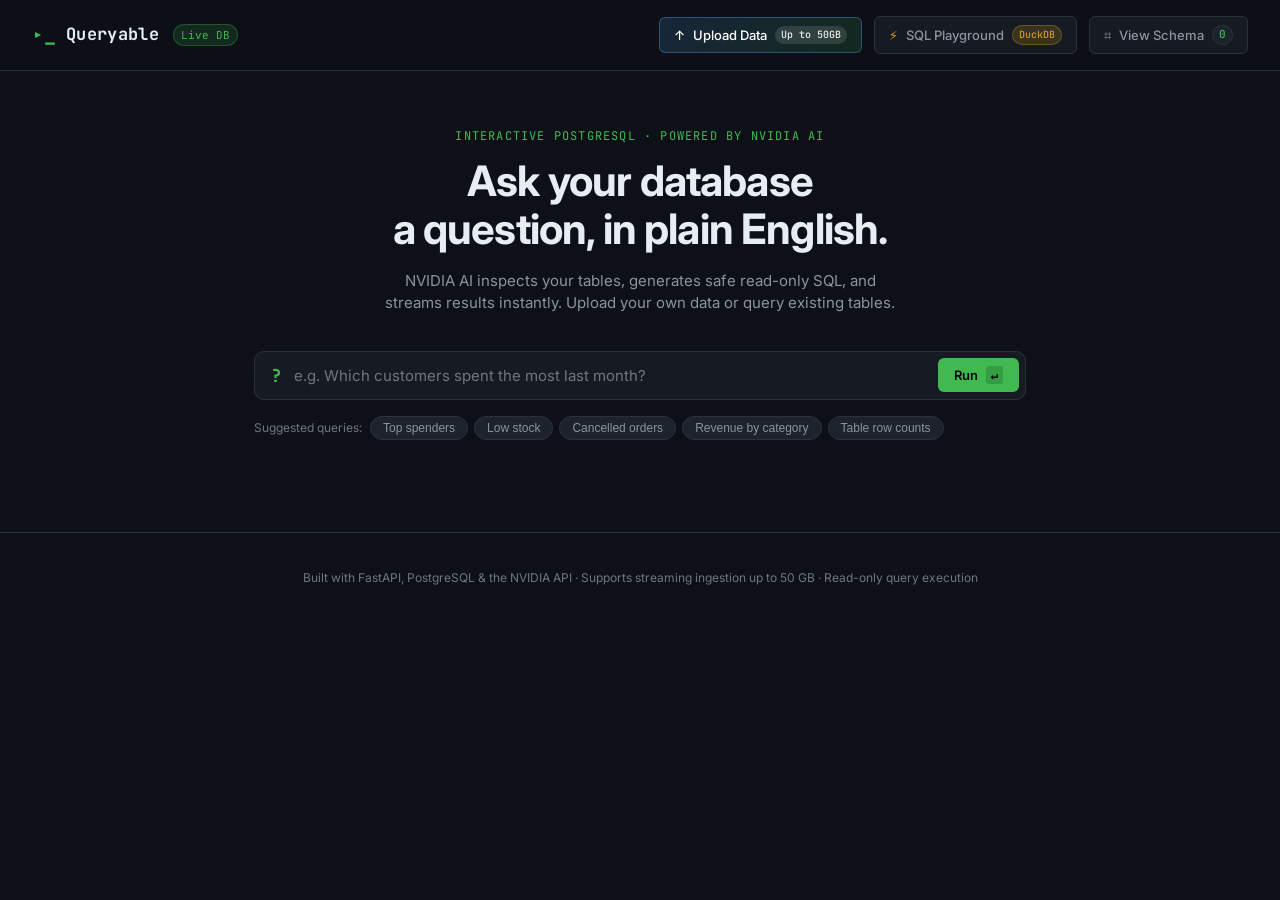
==== frontend/index.html @ 6e4b9b6c "first commit" ====
<!DOCTYPE html>
<html lang="en">
<head>
<meta charset="UTF-8">
<meta name="viewport" content="width=device-width, initial-scale=1.0">
<title>Queryable — Ask your database anything</title>
<link rel="preconnect" href="https://fonts.googleapis.com">
<link rel="preconnect" href="https://fonts.gstatic.com" crossorigin>
<link href="https://fonts.googleapis.com/css2?family=JetBrains+Mono:ital,wght@0,400;0,500;0,600;0,700;1,400&family=Inter:wght@400;500;600;700&display=swap" rel="stylesheet">
<link rel="stylesheet" href="styles.css?v=3">
</head>
<body>

<div class="scanline-overlay" aria-hidden="true"></div>

<!-- App Header -->
<header class="app-header">
  <div class="brand">
    <span class="brand-mark">▸_</span>
    <span class="brand-name">Queryable</span>
    <span class="brand-badge" id="dbStatusBadge">Live DB</span>
  </div>
  <div class="header-actions">
    <button class="action-btn upload-btn" id="uploadToggle" aria-haspopup="dialog">
      <span class="btn-icon">↑</span> Upload Data <span class="badge-pill">Up to 50GB</span>
    </button>
    <a href="playground.html" class="action-btn playground-btn" id="playgroundLink">
      <span class="btn-icon" style="color:var(--warning);">⚡</span>
      <span>SQL Playground</span>
      <span class="badge-pill duckdb-pill">DuckDB</span>
    </a>
    <button class="action-btn schema-toggle" id="schemaToggle" aria-expanded="false" aria-controls="schemaPanel">
      <span class="btn-icon">⌗</span> View Schema <span class="table-count-badge" id="tableCountBadge">0</span>
    </button>
  </div>
</header>

<!-- Backdrop Overlay for Drawer & Modal -->
<div class="backdrop-overlay" id="backdropOverlay" hidden></div>

<!-- Schema & Table Management Drawer -->
<aside class="schema-panel" id="schemaPanel" hidden aria-label="Database Schema and Tables">
  <div class="panel-header">
    <div class="panel-title-wrap">
      <h2 class="panel-title">Database Schema</h2>
      <span class="panel-subtitle" id="panelSubtitle">Live Introspected Schema</span>
    </div>
    <button class="close-icon-btn" id="schemaCloseBtn" aria-label="Close schema panel" title="Close (Esc)">✕</button>
  </div>

  <div class="panel-tabs">
    <button class="panel-tab active" id="tabTablesBtn" type="button">Tables &amp; Data</button>
    <button class="panel-tab" id="tabRawSchemaBtn" type="button">AI Prompt Schema</button>
  </div>

  <div class="panel-body">
    <!-- Tab 1: Tables List & Quick Inspection -->
    <div class="tab-pane active" id="paneTables">
      <div class="tables-toolbar">
        <span class="tables-count-text" id="tablesCountText">Loading tables…</span>
        <button class="refresh-mini-btn" id="refreshTablesBtn" title="Refresh tables">↻ Refresh</button>
      </div>
      <div class="tables-list" id="tablesList">
        <!-- Dynamically injected table cards -->
      </div>
    </div>

    <!-- Tab 2: Raw Schema string -->
    <div class="tab-pane" id="paneRawSchema">
      <div class="schema-copy-bar">
        <span>Format provided to NVIDIA AI:</span>
        <button class="copy-btn" id="copySchemaBtn" type="button">Copy</button>
      </div>
      <pre id="schemaContent" class="schema-content">Loading schema…</pre>
    </div>
  </div>
</aside>

<!-- Data Upload Modal (Supports up to 50GB files: Parquet, CSV, SQL, JSON, Excel, SQLite) -->
<div class="modal-dialog" id="uploadModal" hidden role="dialog" aria-modal="true" aria-labelledby="modalTitle">
  <div class="modal-card">
    <div class="modal-header">
      <div>
        <h2 class="modal-title" id="modalTitle">Upload &amp; Ingest Dataset</h2>
        <p class="modal-subtitle">Direct streaming ingestion into PostgreSQL. Maximum file limit: <strong>50 GB</strong>.</p>
      </div>
      <button class="close-icon-btn" id="uploadCloseBtn" aria-label="Close modal" title="Close (Esc)">✕</button>
    </div>

    <div class="format-badges">
      <span class="format-pill">CSV / TSV</span>
      <span class="format-pill highlight">Parquet</span>
      <span class="format-pill">SQL Dump</span>
      <span class="format-pill">JSON / JSONL</span>
      <span class="format-pill">Excel (.xlsx)</span>
      <span class="format-pill">SQLite (.db)</span>
    </div>

    <form id="uploadForm" class="upload-form">
      <div class="dropzone" id="dropzone">
        <input type="file" id="fileInput" name="file" class="file-input" accept=".csv,.tsv,.txt,.parquet,.sql,.json,.jsonl,.ndjson,.xlsx,.xls,.sqlite,.sqlite3,.db" required>
        <div class="dropzone-content">
          <div class="dropzone-icon">⇪</div>
          <p class="dropzone-main-text">Drag &amp; drop your database file here, or <span class="browse-link">browse</span></p>
          <p class="dropzone-sub-text">Supported: .parquet, .csv, .sql, .json, .xlsx, .sqlite (up to 50GB)</p>
          <div class="selected-file-info" id="selectedFileInfo" hidden>
            <span class="file-icon">📄</span>
            <span class="file-name" id="selectedFileName">dataset.parquet</span>
            <span class="file-size" id="selectedFileSize">(0 MB)</span>
          </div>
        </div>
      </div>

      <div class="form-row">
        <label for="customTableName">Target Table Name (Optional):</label>
        <input type="text" id="customTableName" name="table_name" placeholder="Auto-generated from filename (e.g. sales_2024)" pattern="[a-zA-Z_][a-zA-Z0-9_]*" title="Must start with a letter or underscore and contain only alphanumeric characters">
      </div>

      <!-- Upload / Ingestion Progress Status -->
      <div class="upload-progress-box" id="uploadProgressBox" hidden>
        <div class="progress-info">
          <span class="progress-label" id="progressStatusLabel">Uploading file…</span>
          <span class="progress-percent" id="progressPercent">0%</span>
        </div>
        <div class="progress-bar-track">
          <div class="progress-bar-fill" id="progressBarFill"></div>
        </div>
        <div class="progress-detail" id="progressDetail">Streaming data chunks to server…</div>
      </div>

      <div class="modal-footer">
        <button type="button" class="btn-cancel" id="cancelUploadBtn">Cancel</button>
        <button type="submit" class="btn-submit" id="submitUploadBtn">
          <span>Start Ingestion</span> →
        </button>
      </div>
    </form>
  </div>
</div>

<!-- Main Application Layout -->
<main class="app-main">
  <section class="hero" id="hero">
    <p class="hero-eyebrow">Interactive PostgreSQL · Powered by NVIDIA AI</p>
    <h1 class="hero-title">Ask your database<br>a question, in plain English.</h1>
    <p class="hero-sub">NVIDIA AI inspects your tables, generates safe read-only SQL, and streams results instantly. Upload your own data or query existing tables.</p>
  </section>

  <section class="query-console">
    <form id="queryForm" class="query-form">
      <label for="questionInput" class="visually-hidden">Your question</label>
      <div class="input-row">
        <span class="input-prefix" aria-hidden="true">?</span>
        <input
          type="text"
          id="questionInput"
          name="question"
          placeholder="e.g. Which customers spent the most last month?"
          autocomplete="off"
          maxlength="500"
          required
        >
        <button type="submit" class="run-btn" id="runBtn">
          <span class="run-btn-label">Run</span>
          <span class="run-btn-key">↵</span>
        </button>
      </div>
    </form>

    <div class="example-chips-wrap">
      <span class="chips-label">Suggested queries:</span>
      <div class="example-chips" id="exampleChips">
        <button class="chip" type="button" data-question="Show me the top 5 customers by total spend">Top spenders</button>
        <button class="chip" type="button" data-question="Which products are low on stock, under 30 units?">Low stock</button>
        <button class="chip" type="button" data-question="How many orders were cancelled?">Cancelled orders</button>
        <button class="chip" type="button" data-question="What is the total revenue by product category?">Revenue by category</button>
        <button class="chip" type="button" data-question="List all available tables and their total row counts">Table row counts</button>
      </div>
    </div>
  </section>

  <section class="results-area" id="resultsArea" aria-live="polite">
    <!-- Populated dynamically: loading / error / sql-receipt + results table -->
  </section>
</main>

<footer class="app-footer">
  <p>Built with FastAPI, PostgreSQL &amp; the NVIDIA API · Supports streaming ingestion up to 50 GB · Read-only query execution</p>
</footer>

<script src="app.js"></script>
</body>
</html>
---- frontend/styles.css ----
/* =========================================================
   Design tokens & Variables
   ========================================================= */
:root {
  --bg: #0D1117;
  --panel: #161B22;
  --panel-raised: #1C232D;
  --panel-subtle: #212833;
  --border: #2A313C;
  --border-focus: #58A6FF;
  --text: #E6EDF3;
  --text-muted: #8B949E;
  --text-dim: #6E7681;
  --accent: #3FB950;
  --accent-dim: #2EA043;
  --accent-glow: rgba(63, 185, 80, 0.18);
  --accent-blue: #58A6FF;
  --accent-blue-glow: rgba(88, 166, 255, 0.18);
  --error: #F85149;
  --error-glow: rgba(248, 81, 73, 0.15);
  --warning: #D29922;

  --font-mono: 'JetBrains Mono', ui-monospace, monospace;
  --font-ui: 'Inter', system-ui, sans-serif;

  --radius-sm: 4px;
  --radius: 6px;
  --radius-lg: 10px;
  --radius-xl: 14px;
  
  --shadow-popup: 0 20px 40px rgba(0, 0, 0, 0.5), 0 0 0 1px var(--border);
}

* { box-sizing: border-box; }

[hidden], .schema-panel[hidden], .modal-dialog[hidden], .backdrop-overlay[hidden], .selected-file-info[hidden], .upload-progress-box[hidden] {
  display: none !important;
}

html { color-scheme: dark; }

body {
  margin: 0;
  min-height: 100vh;
  background: var(--bg);
  color: var(--text);
  font-family: var(--font-ui);
  line-height: 1.5;
  -webkit-font-smoothing: antialiased;
  position: relative;
  overflow-x: hidden;
}

.visually-hidden {
  position: absolute;
  width: 1px; height: 1px;
  overflow: hidden;
  clip: rect(0 0 0 0);
  white-space: nowrap;
}

/* CRT-style subtle scanline texture */
.scanline-overlay {
  position: fixed;
  inset: 0;
  pointer-events: none;
  z-index: 1;
  background: repeating-linear-gradient(
    to bottom,
    rgba(255,255,255,0.012) 0px,
    rgba(255,255,255,0.012) 1px,
    transparent 1px,
    transparent 3px
  );
  opacity: 0.5;
}

@media (prefers-reduced-motion: reduce) {
  * { animation-duration: 0.01ms !important; animation-iteration-count: 1 !important; transition-duration: 0.01ms !important; }
}

/* =========================================================
   App Header
   ========================================================= */
.app-header {
  display: flex;
  align-items: center;
  justify-content: space-between;
  padding: 16px 32px;
  border-bottom: 1px solid var(--border);
  background: rgba(13, 17, 23, 0.85);
  backdrop-filter: blur(10px);
  position: sticky;
  top: 0;
  z-index: 20;
}

.brand { 
  display: flex; 
  align-items: center; 
  gap: 10px; 
}

.brand-mark {
  font-family: var(--font-mono);
  color: var(--accent);
  font-weight: 700;
  font-size: 20px;
}

.brand-name {
  font-family: var(--font-mono);
  font-weight: 700;
  font-size: 17px;
  letter-spacing: 0.02em;
}

.brand-badge {
  font-family: var(--font-mono);
  font-size: 11px;
  background: rgba(63, 185, 80, 0.15);
  color: var(--accent);
  border: 1px solid rgba(63, 185, 80, 0.3);
  padding: 2px 7px;
  border-radius: 20px;
  margin-left: 4px;
}

.header-actions {
  display: flex;
  align-items: center;
  gap: 12px;
}

.action-btn,
a.action-btn {
  font-family: var(--font-ui);
  font-size: 13px;
  font-weight: 500;
  border-radius: var(--radius);
  padding: 8px 14px;
  cursor: pointer;
  display: inline-flex;
  align-items: center;
  gap: 8px;
  text-decoration: none !important;
  line-height: 1.4;
  outline: none;
  transition: all 0.15s ease;
  box-sizing: border-box;
}

a.action-btn:link,
a.action-btn:visited,
a.action-btn:active,
a.action-btn:hover {
  text-decoration: none !important;
}

.upload-btn {
  background: linear-gradient(135deg, rgba(88, 166, 255, 0.15), rgba(63, 185, 80, 0.15));
  color: #fff;
  border: 1px solid rgba(88, 166, 255, 0.35);
}

.upload-btn:hover {
  background: linear-gradient(135deg, rgba(88, 166, 255, 0.25), rgba(63, 185, 80, 0.25));
  border-color: var(--accent-blue);
  box-shadow: 0 0 12px var(--accent-blue-glow);
}

.playground-btn {
  background: var(--panel);
  color: var(--text-muted);
  border: 1px solid var(--border);
}

.playground-btn:hover,
.playground-btn:focus-visible {
  color: var(--text);
  border-color: var(--warning);
  background: rgba(210, 153, 34, 0.12);
  box-shadow: 0 0 12px rgba(210, 153, 34, 0.25);
  text-decoration: none !important;
}

.schema-toggle {
  background: var(--panel);
  color: var(--text-muted);
  border: 1px solid var(--border);
}

.schema-toggle:hover,
.schema-toggle:focus-visible {
  color: var(--text);
  border-color: var(--accent);
}

.badge-pill {
  font-family: var(--font-mono);
  font-size: 10px;
  background: rgba(255, 255, 255, 0.12);
  color: var(--text);
  padding: 2px 6px;
  border-radius: 10px;
  display: inline-flex;
  align-items: center;
}

.badge-pill.duckdb-pill {
  background: rgba(210, 153, 34, 0.18);
  border: 1px solid rgba(210, 153, 34, 0.35);
  color: var(--warning);
}

.table-count-badge {
  font-family: var(--font-mono);
  font-size: 11px;
  background: var(--panel-raised);
  border: 1px solid var(--border);
  color: var(--accent);
  padding: 1px 6px;
  border-radius: 10px;
  display: inline-flex;
  align-items: center;
}

/* =========================================================
   Backdrop Overlay
   ========================================================= */
.backdrop-overlay {
  position: fixed;
  inset: 0;
  background: rgba(0, 0, 0, 0.65);
  backdrop-filter: blur(4px);
  z-index: 90;
  animation: fadeIn 0.2s ease;
}

@keyframes fadeIn {
  from { opacity: 0; }
  to { opacity: 1; }
}

/* =========================================================
   Close Icon Button Component
   ========================================================= */
.close-icon-btn {
  background: transparent;
  border: 1px solid transparent;
  color: var(--text-muted);
  font-size: 16px;
  width: 32px;
  height: 32px;
  border-radius: var(--radius);
  display: flex;
  align-items: center;
  justify-content: center;
  cursor: pointer;
  transition: all 0.15s ease;
}

.close-icon-btn:hover {
  background: var(--panel-raised);
  color: var(--text);
  border-color: var(--border);
}

/* =========================================================
   Schema & Tables Side Panel / Drawer
   ========================================================= */
.schema-panel {
  position: fixed;
  top: 0;
  right: 0;
  height: 100vh;
  width: min(440px, 92vw);
  background: var(--panel);
  border-left: 1px solid var(--border);
  z-index: 100;
  display: flex;
  flex-direction: column;
  box-shadow: -20px 0 50px rgba(0,0,0,0.5);
  animation: slideInRight 0.22s cubic-bezier(0.16, 1, 0.3, 1);
}

@keyframes slideInRight {
  from { transform: translateX(100%); }
  to { transform: translateX(0); }
}

.panel-header {
  display: flex;
  align-items: center;
  justify-content: space-between;
  padding: 20px 24px;
  border-bottom: 1px solid var(--border);
  background: var(--panel);
  flex-shrink: 0;
}

.panel-title {
  font-family: var(--font-mono);
  font-size: 16px;
  font-weight: 700;
  color: var(--text);
  margin: 0;
}

.panel-subtitle {
  font-size: 12px;
  color: var(--accent);
  display: block;
  margin-top: 2px;
}

.panel-tabs {
  display: flex;
  border-bottom: 1px solid var(--border);
  background: var(--panel-raised);
  padding: 0 16px;
  flex-shrink: 0;
}

.panel-tab {
  background: transparent;
  border: none;
  border-bottom: 2px solid transparent;
  color: var(--text-muted);
  font-family: var(--font-ui);
  font-size: 13px;
  font-weight: 500;
  padding: 12px 16px;
  cursor: pointer;
  transition: all 0.15s ease;
}

.panel-tab:hover {
  color: var(--text);
}

.panel-tab.active {
  color: var(--accent);
  border-bottom-color: var(--accent);
  font-weight: 600;
}

.panel-body {
  flex: 1;
  overflow-y: auto;
  padding: 20px 24px;
}

.tab-pane {
  display: none;
}

.tab-pane.active {
  display: block;
}

.tables-toolbar {
  display: flex;
  align-items: center;
  justify-content: space-between;
  margin-bottom: 16px;
}

.tables-count-text {
  font-size: 13px;
  color: var(--text-muted);
}

.refresh-mini-btn {
  background: var(--panel-raised);
  border: 1px solid var(--border);
  color: var(--text-muted);
  font-size: 12px;
  border-radius: var(--radius-sm);
  padding: 4px 8px;
  cursor: pointer;
}

.refresh-mini-btn:hover {
  color: var(--text);
  border-color: var(--accent);
}

.tables-list {
  display: flex;
  flex-direction: column;
  gap: 12px;
}

.table-card {
  background: var(--panel-raised);
  border: 1px solid var(--border);
  border-radius: var(--radius);
  padding: 14px 16px;
  transition: border-color 0.15s ease;
}

.table-card:hover {
  border-color: rgba(255, 255, 255, 0.2);
}

.table-card-header {
  display: flex;
  align-items: center;
  justify-content: space-between;
  margin-bottom: 8px;
}

.table-card-name {
  font-family: var(--font-mono);
  font-size: 14px;
  font-weight: 600;
  color: var(--accent-blue);
}

.table-card-rows {
  font-family: var(--font-mono);
  font-size: 11px;
  color: var(--text-muted);
  background: var(--panel-subtle);
  padding: 2px 6px;
  border-radius: 4px;
}

.table-columns-pills {
  display: flex;
  flex-wrap: wrap;
  gap: 5px;
  margin-top: 8px;
}

.col-pill {
  font-family: var(--font-mono);
  font-size: 11px;
  color: var(--text-muted);
  background: var(--bg);
  border: 1px solid var(--border);
  padding: 2px 6px;
  border-radius: 4px;
}

.col-pill .col-type {
  color: var(--text-dim);
  font-size: 10px;
  margin-left: 2px;
}

.table-card-actions {
  display: flex;
  justify-content: flex-end;
  gap: 8px;
  margin-top: 10px;
  padding-top: 8px;
  border-top: 1px solid rgba(255, 255, 255, 0.05);
}

.table-action-link {
  font-size: 12px;
  background: transparent;
  border: none;
  color: var(--accent);
  cursor: pointer;
  padding: 2px 6px;
}

.table-action-link.delete {
  color: var(--error);
}

.table-action-link:hover {
  text-decoration: underline;
}

.schema-copy-bar {
  display: flex;
  align-items: center;
  justify-content: space-between;
  margin-bottom: 12px;
  font-size: 12px;
  color: var(--text-muted);
}

.copy-btn {
  background: var(--panel-raised);
  border: 1px solid var(--border);
  color: var(--text);
  border-radius: var(--radius-sm);
  padding: 4px 10px;
  font-size: 12px;
  cursor: pointer;
}

.copy-btn:hover {
  border-color: var(--accent);
}

.schema-content {
  font-family: var(--font-mono);
  font-size: 12px;
  line-height: 1.7;
  color: var(--text);
  white-space: pre-wrap;
  background: var(--bg);
  padding: 16px;
  border-radius: var(--radius);
  border: 1px solid var(--border);
  margin: 0;
}

/* =========================================================
   Upload Modal (Up to 50 GB)
   ========================================================= */
.modal-dialog {
  position: fixed;
  inset: 0;
  display: flex;
  align-items: center;
  justify-content: center;
  z-index: 100;
  padding: 20px;
  animation: modalPop 0.2s cubic-bezier(0.16, 1, 0.3, 1);
}

@keyframes modalPop {
  from { transform: scale(0.96); opacity: 0; }
  to { transform: scale(1); opacity: 1; }
}

.modal-card {
  background: var(--panel);
  border: 1px solid var(--border);
  border-radius: var(--radius-xl);
  width: 100%;
  max-width: 580px;
  box-shadow: var(--shadow-popup);
  padding: 28px;
  position: relative;
}

.modal-header {
  display: flex;
  align-items: flex-start;
  justify-content: space-between;
  margin-bottom: 20px;
}

.modal-title {
  font-size: 20px;
  font-weight: 700;
  margin: 0 0 6px;
  color: var(--text);
}

.modal-subtitle {
  font-size: 13px;
  color: var(--text-muted);
  margin: 0;
}

.format-badges {
  display: flex;
  flex-wrap: wrap;
  gap: 6px;
  margin-bottom: 20px;
}

.format-pill {
  font-family: var(--font-mono);
  font-size: 11px;
  background: var(--panel-raised);
  border: 1px solid var(--border);
  color: var(--text-muted);
  padding: 3px 8px;
  border-radius: 12px;
}

.format-pill.highlight {
  color: var(--accent-blue);
  border-color: rgba(88, 166, 255, 0.4);
}

.dropzone {
  border: 2px dashed var(--border);
  border-radius: var(--radius-lg);
  padding: 32px 20px;
  text-align: center;
  background: var(--bg);
  cursor: pointer;
  position: relative;
  transition: all 0.2s ease;
  margin-bottom: 20px;
}

.dropzone:hover, .dropzone.dragover {
  border-color: var(--accent-blue);
  background: rgba(88, 166, 255, 0.05);
  box-shadow: 0 0 16px var(--accent-blue-glow);
}

.file-input {
  position: absolute;
  inset: 0;
  opacity: 0;
  cursor: pointer;
  width: 100%;
  height: 100%;
}

.dropzone-icon {
  font-size: 32px;
  color: var(--accent-blue);
  margin-bottom: 8px;
}

.dropzone-main-text {
  font-size: 14px;
  font-weight: 500;
  color: var(--text);
  margin: 0 0 4px;
}

.browse-link {
  color: var(--accent-blue);
  text-decoration: underline;
}

.dropzone-sub-text {
  font-size: 12px;
  color: var(--text-muted);
  margin: 0;
}

.selected-file-info {
  margin-top: 14px;
  display: inline-flex;
  align-items: center;
  gap: 8px;
  background: var(--panel-raised);
  border: 1px solid var(--border);
  padding: 6px 14px;
  border-radius: 20px;
}

.selected-file-info .file-name {
  font-family: var(--font-mono);
  font-size: 13px;
  color: var(--accent);
  font-weight: 600;
}

.selected-file-info .file-size {
  font-family: var(--font-mono);
  font-size: 12px;
  color: var(--text-muted);
}

.form-row {
  display: flex;
  flex-direction: column;
  gap: 6px;
  margin-bottom: 20px;
}

.form-row label {
  font-size: 13px;
  font-weight: 500;
  color: var(--text);
}

.form-row input {
  background: var(--bg);
  border: 1px solid var(--border);
  border-radius: var(--radius);
  padding: 10px 14px;
  color: var(--text);
  font-family: var(--font-mono);
  font-size: 13px;
  outline: none;
  transition: border-color 0.15s ease;
}

.form-row input:focus {
  border-color: var(--accent-blue);
}

/* Upload Progress Box */
.upload-progress-box {
  background: var(--panel-raised);
  border: 1px solid var(--border);
  border-radius: var(--radius);
  padding: 14px 16px;
  margin-bottom: 20px;
}

.progress-info {
  display: flex;
  justify-content: space-between;
  font-size: 13px;
  margin-bottom: 8px;
}

.progress-label {
  font-weight: 500;
  color: var(--text);
}

.progress-percent {
  font-family: var(--font-mono);
  font-weight: 600;
  color: var(--accent-blue);
}

.progress-bar-track {
  height: 8px;
  background: var(--bg);
  border-radius: 4px;
  overflow: hidden;
}

.progress-bar-fill {
  height: 100%;
  width: 0%;
  background: linear-gradient(90deg, var(--accent-blue), var(--accent));
  transition: width 0.15s ease;
}

.progress-detail {
  font-size: 11px;
  color: var(--text-muted);
  margin-top: 6px;
}

.modal-footer {
  display: flex;
  align-items: center;
  justify-content: flex-end;
  gap: 12px;
}

.btn-cancel {
  background: transparent;
  border: 1px solid var(--border);
  color: var(--text-muted);
  border-radius: var(--radius);
  padding: 10px 18px;
  font-size: 13px;
  font-weight: 500;
  cursor: pointer;
  transition: all 0.15s ease;
}

.btn-cancel:hover {
  color: var(--text);
  border-color: var(--text-muted);
}

.btn-submit {
  background: var(--accent);
  border: 1px solid var(--accent-dim);
  color: #000;
  border-radius: var(--radius);
  padding: 10px 20px;
  font-size: 13px;
  font-weight: 600;
  cursor: pointer;
  display: flex;
  align-items: center;
  gap: 6px;
  transition: all 0.15s ease;
}

.btn-submit:hover:not(:disabled) {
  background: #46cf59;
  box-shadow: 0 0 16px var(--accent-glow);
}

.btn-submit:disabled {
  opacity: 0.5;
  cursor: not-allowed;
}

/* =========================================================
   Main Console & Hero
   ========================================================= */
.app-main {
  max-width: 820px;
  margin: 0 auto;
  padding: 56px 24px 60px;
  position: relative;
  z-index: 2;
}

.hero { margin-bottom: 36px; text-align: center; }

.hero-eyebrow {
  font-family: var(--font-mono);
  font-size: 12px;
  color: var(--accent);
  text-transform: uppercase;
  letter-spacing: 0.1em;
  margin: 0 0 12px;
}

.hero-title {
  font-family: var(--font-ui);
  font-size: clamp(28px, 4.5vw, 42px);
  font-weight: 700;
  line-height: 1.15;
  letter-spacing: -0.02em;
  margin: 0 0 16px;
  color: var(--text);
}

.hero-sub {
  font-size: 15px;
  color: var(--text-muted);
  max-width: 58ch;
  margin: 0 auto;
}

/* =========================================================
   Query Console Input Form
   ========================================================= */
.query-console { margin-bottom: 32px; }

.query-form { margin-bottom: 16px; }

.input-row {
  display: flex;
  align-items: center;
  background: var(--panel);
  border: 1px solid var(--border);
  border-radius: var(--radius-lg);
  padding: 4px 6px 4px 16px;
  transition: border-color 0.15s ease, box-shadow 0.15s ease;
}

.input-row:focus-within {
  border-color: var(--accent);
  box-shadow: 0 0 0 1px var(--accent), 0 0 20px var(--accent-glow);
}

.input-prefix {
  font-family: var(--font-mono);
  color: var(--accent);
  font-weight: 700;
  font-size: 18px;
  margin-right: 12px;
  user-select: none;
}

#questionInput {
  flex: 1;
  background: transparent;
  border: none;
  outline: none;
  font-family: var(--font-ui);
  font-size: 15px;
  color: var(--text);
  padding: 10px 0;
}

#questionInput::placeholder {
  color: var(--text-dim);
}

.run-btn {
  background: var(--accent);
  color: #000;
  border: none;
  border-radius: var(--radius);
  padding: 8px 16px;
  font-family: var(--font-ui);
  font-size: 13px;
  font-weight: 600;
  cursor: pointer;
  display: flex;
  align-items: center;
  gap: 8px;
  transition: all 0.15s ease;
}

.run-btn:hover:not(:disabled) {
  background: #46cf59;
  box-shadow: 0 0 12px var(--accent-glow);
}

.run-btn:disabled {
  opacity: 0.5;
  cursor: not-allowed;
}

.run-btn-key {
  font-family: var(--font-mono);
  font-size: 12px;
  background: rgba(0,0,0,0.15);
  padding: 1px 5px;
  border-radius: 3px;
}

.example-chips-wrap {
  display: flex;
  align-items: center;
  flex-wrap: wrap;
  gap: 8px;
}

.chips-label {
  font-size: 12px;
  color: var(--text-dim);
}

.example-chips {
  display: flex;
  flex-wrap: wrap;
  gap: 6px;
}

.chip {
  background: var(--panel-raised);
  border: 1px solid var(--border);
  color: var(--text-muted);
  border-radius: 20px;
  padding: 4px 12px;
  font-size: 12px;
  cursor: pointer;
  transition: all 0.15s ease;
}

.chip:hover {
  border-color: var(--accent);
  color: var(--text);
}

/* =========================================================
   Results Area
   ========================================================= */
.results-area {
  display: flex;
  flex-direction: column;
  gap: 20px;
}

.state-panel {
  background: var(--panel);
  border: 1px solid var(--border);
  border-radius: var(--radius-lg);
  padding: 24px;
  text-align: center;
  font-size: 14px;
  color: var(--text-muted);
}

.state-panel.error {
  border-color: var(--error);
  background: rgba(248, 81, 73, 0.05);
  color: var(--error);
}

.loading-dots {
  display: inline-flex;
  gap: 4px;
  margin-right: 8px;
}

.loading-dots span {
  width: 6px;
  height: 6px;
  background: var(--accent);
  border-radius: 50%;
  animation: dotPulse 1s infinite alternate;
}

.loading-dots span:nth-child(2) { animation-delay: 0.2s; }
.loading-dots span:nth-child(3) { animation-delay: 0.4s; }

@keyframes dotPulse {
  from { opacity: 0.3; transform: scale(0.8); }
  to { opacity: 1; transform: scale(1.2); }
}

.sql-receipt {
  background: var(--panel);
  border: 1px solid var(--border);
  border-radius: var(--radius-lg);
  padding: 16px 20px;
}

.sql-receipt-label {
  font-family: var(--font-mono);
  font-size: 11px;
  text-transform: uppercase;
  letter-spacing: 0.08em;
  color: var(--accent);
  margin: 0 0 8px;
}

.sql-code {
  font-family: var(--font-mono);
  font-size: 13px;
  line-height: 1.6;
  color: var(--text);
  margin: 0 0 10px;
  white-space: pre-wrap;
}

.run-meta {
  font-family: var(--font-mono);
  font-size: 12px;
  color: var(--text-muted);
}

.results-table-wrap {
  background: var(--panel);
  border: 1px solid var(--border);
  border-radius: var(--radius-lg);
  overflow: hidden;
}

.results-table-scroll {
  overflow-x: auto;
  max-height: 480px;
}

.results-table {
  width: 100%;
  border-collapse: collapse;
  font-family: var(--font-mono);
  font-size: 13px;
  text-align: left;
}

.results-table th {
  background: var(--panel-raised);
  color: var(--text-muted);
  font-weight: 600;
  padding: 10px 16px;
  border-bottom: 1px solid var(--border);
  position: sticky;
  top: 0;
  z-index: 2;
}

.results-table td {
  padding: 10px 16px;
  border-bottom: 1px solid rgba(42, 49, 60, 0.5);
  color: var(--text);
}

.results-table tr:hover td {
  background: rgba(255, 255, 255, 0.02);
}

.no-rows {
  padding: 24px;
  text-align: center;
  color: var(--text-muted);
  font-size: 14px;
}

/* =========================================================
   Footer
   ========================================================= */
.app-footer {
  border-top: 1px solid var(--border);
  padding: 24px;
  text-align: center;
  font-size: 12px;
  color: var(--text-dim);
}
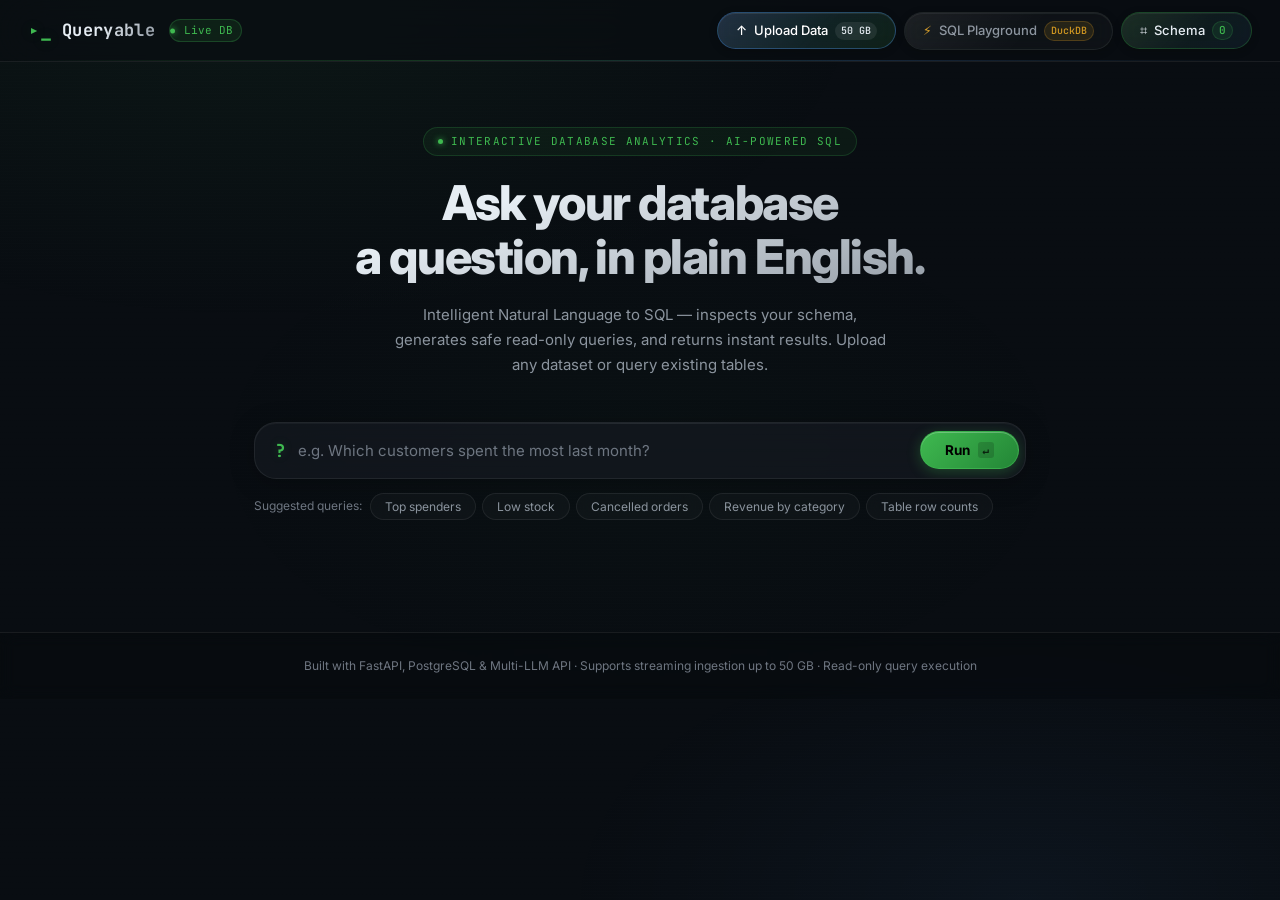
==== commit c99427f3: "feat: add Vercel deployment config (vercel.json, api/index.py, root requirements.txt)" ====
--- a/frontend/index.html
+++ b/frontend/index.html
@@ -6,8 +6,8 @@
 <title>Queryable — Ask your database anything</title>
 <link rel="preconnect" href="https://fonts.googleapis.com">
 <link rel="preconnect" href="https://fonts.gstatic.com" crossorigin>
-<link href="https://fonts.googleapis.com/css2?family=JetBrains+Mono:ital,wght@0,400;0,500;0,600;0,700;1,400&family=Inter:wght@400;500;600;700&display=swap" rel="stylesheet">
-<link rel="stylesheet" href="styles.css?v=3">
+<link href="https://fonts.googleapis.com/css2?family=JetBrains+Mono:ital,wght@0,400;0,500;0,600;0,700;1,400&family=Inter:wght@300;400;500;600;700;800&display=swap" rel="stylesheet">
+<link rel="stylesheet" href="styles.css?v=11">
 </head>
 <body>
 
@@ -21,16 +21,16 @@
     <span class="brand-badge" id="dbStatusBadge">Live DB</span>
   </div>
   <div class="header-actions">
-    <button class="action-btn upload-btn" id="uploadToggle" aria-haspopup="dialog">
-      <span class="btn-icon">↑</span> Upload Data <span class="badge-pill">Up to 50GB</span>
+    <button class="action-btn upload-btn ripple-origin" id="uploadToggle" aria-haspopup="dialog" data-tooltip="Stream files up to 50 GB into PostgreSQL">
+      <span class="btn-icon">↑</span> Upload Data <span class="badge-pill">50 GB</span>
     </button>
-    <a href="playground.html" class="action-btn playground-btn" id="playgroundLink">
+    <a href="playground.html" class="action-btn playground-btn ripple-origin" id="playgroundLink" data-tooltip="High-performance DuckDB analytics playground">
       <span class="btn-icon" style="color:var(--warning);">⚡</span>
       <span>SQL Playground</span>
       <span class="badge-pill duckdb-pill">DuckDB</span>
     </a>
-    <button class="action-btn schema-toggle" id="schemaToggle" aria-expanded="false" aria-controls="schemaPanel">
-      <span class="btn-icon">⌗</span> View Schema <span class="table-count-badge" id="tableCountBadge">0</span>
+    <button class="action-btn schema-toggle ripple-origin" id="schemaToggle" aria-expanded="false" aria-controls="schemaPanel" data-tooltip="View live database schema">
+      <span class="btn-icon">⌗</span> Schema <span class="table-count-badge" id="tableCountBadge">0</span>
     </button>
   </div>
 </header>
@@ -68,7 +68,7 @@
     <!-- Tab 2: Raw Schema string -->
     <div class="tab-pane" id="paneRawSchema">
       <div class="schema-copy-bar">
-        <span>Format provided to NVIDIA AI:</span>
+        <span>Format provided to LLM:</span>
         <button class="copy-btn" id="copySchemaBtn" type="button">Copy</button>
       </div>
       <pre id="schemaContent" class="schema-content">Loading schema…</pre>
@@ -141,9 +141,9 @@
 <!-- Main Application Layout -->
 <main class="app-main">
   <section class="hero" id="hero">
-    <p class="hero-eyebrow">Interactive PostgreSQL · Powered by NVIDIA AI</p>
+    <p class="hero-eyebrow">Interactive Database Analytics · AI-Powered SQL</p>
     <h1 class="hero-title">Ask your database<br>a question, in plain English.</h1>
-    <p class="hero-sub">NVIDIA AI inspects your tables, generates safe read-only SQL, and streams results instantly. Upload your own data or query existing tables.</p>
+    <p class="hero-sub">Intelligent Natural Language to SQL — inspects your schema, generates safe read-only queries, and returns instant results. Upload any dataset or query existing tables.</p>
   </section>
 
   <section class="query-console">
@@ -160,7 +160,7 @@
           maxlength="500"
           required
         >
-        <button type="submit" class="run-btn" id="runBtn">
+        <button type="submit" class="run-btn ripple-origin" id="runBtn">
           <span class="run-btn-label">Run</span>
           <span class="run-btn-key">↵</span>
         </button>
@@ -170,11 +170,11 @@
     <div class="example-chips-wrap">
       <span class="chips-label">Suggested queries:</span>
       <div class="example-chips" id="exampleChips">
-        <button class="chip" type="button" data-question="Show me the top 5 customers by total spend">Top spenders</button>
-        <button class="chip" type="button" data-question="Which products are low on stock, under 30 units?">Low stock</button>
-        <button class="chip" type="button" data-question="How many orders were cancelled?">Cancelled orders</button>
-        <button class="chip" type="button" data-question="What is the total revenue by product category?">Revenue by category</button>
-        <button class="chip" type="button" data-question="List all available tables and their total row counts">Table row counts</button>
+        <button class="chip ripple-origin" type="button" data-question="Show me the top 5 customers by total spend">Top spenders</button>
+        <button class="chip ripple-origin" type="button" data-question="Which products are low on stock, under 30 units?">Low stock</button>
+        <button class="chip ripple-origin" type="button" data-question="How many orders were cancelled?">Cancelled orders</button>
+        <button class="chip ripple-origin" type="button" data-question="What is the total revenue by product category?">Revenue by category</button>
+        <button class="chip ripple-origin" type="button" data-question="List all available tables and their total row counts">Table row counts</button>
       </div>
     </div>
   </section>
@@ -185,7 +185,7 @@
 </main>
 
 <footer class="app-footer">
-  <p>Built with FastAPI, PostgreSQL &amp; the NVIDIA API · Supports streaming ingestion up to 50 GB · Read-only query execution</p>
+  <p>Built with FastAPI, PostgreSQL &amp; Multi-LLM API · Supports streaming ingestion up to 50 GB · Read-only query execution</p>
 </footer>
 
 <script src="app.js"></script>
--- a/frontend/styles.css
+++ b/frontend/styles.css
@@ -1,37 +1,64 @@
 /* =========================================================
    Design tokens & Variables
    ========================================================= */
+@import url('https://fonts.googleapis.com/css2?family=JetBrains+Mono:ital,wght@0,400;0,500;0,600;0,700&family=Inter:wght@300;400;500;600;700;800&display=swap');
+
 :root {
-  --bg: #0D1117;
-  --panel: #161B22;
-  --panel-raised: #1C232D;
-  --panel-subtle: #212833;
-  --border: #2A313C;
-  --border-focus: #58A6FF;
+  --bg: #090d12;
+  --bg-2: #0D1117;
+  --panel: rgba(22, 27, 34, 0.7);
+  --panel-raised: rgba(28, 35, 45, 0.75);
+  --panel-subtle: rgba(33, 40, 51, 0.6);
+  --border: rgba(42, 49, 60, 0.8);
+  --border-glass: rgba(255, 255, 255, 0.06);
+  --border-focus: #3FB950;
   --text: #E6EDF3;
   --text-muted: #8B949E;
   --text-dim: #6E7681;
   --accent: #3FB950;
   --accent-dim: #2EA043;
-  --accent-glow: rgba(63, 185, 80, 0.18);
+  --accent-glow: rgba(63, 185, 80, 0.22);
+  --accent-glow-strong: rgba(63, 185, 80, 0.4);
   --accent-blue: #58A6FF;
-  --accent-blue-glow: rgba(88, 166, 255, 0.18);
+  --accent-blue-glow: rgba(88, 166, 255, 0.2);
   --error: #F85149;
-  --error-glow: rgba(248, 81, 73, 0.15);
+  --error-glow: rgba(248, 81, 73, 0.18);
   --warning: #D29922;
+  --warning-glow: rgba(210, 153, 34, 0.2);
+
+  --glass-bg: rgba(255, 255, 255, 0.028);
+  --glass-bg-hover: rgba(255, 255, 255, 0.05);
+  --glass-border: rgba(255, 255, 255, 0.07);
+  --glass-border-hover: rgba(255, 255, 255, 0.13);
 
   --font-mono: 'JetBrains Mono', ui-monospace, monospace;
   --font-ui: 'Inter', system-ui, sans-serif;
 
-  --radius-sm: 4px;
-  --radius: 6px;
-  --radius-lg: 10px;
-  --radius-xl: 14px;
-  
-  --shadow-popup: 0 20px 40px rgba(0, 0, 0, 0.5), 0 0 0 1px var(--border);
-}
-
-* { box-sizing: border-box; }
+  --radius-xs: 3px;
+  --radius-sm: 6px;
+  --radius: 10px;
+  --radius-lg: 16px;
+  --radius-xl: 22px;
+  --radius-full: 9999px;
+
+  --shadow-sm: 0 2px 8px rgba(0,0,0,0.35);
+  --shadow-popup: 0 32px 80px rgba(0,0,0,0.6), 0 0 0 1px var(--border-glass);
+  --shadow-glass: 0 8px 32px rgba(0,0,0,0.4), 0 0 0 1px var(--glass-border);
+
+  --blur-sm: blur(8px);
+  --blur-md: blur(16px);
+  --blur-lg: blur(24px);
+  --blur-xl: blur(40px);
+
+  --ease-spring: cubic-bezier(0.16, 1, 0.3, 1);
+  --ease-out: cubic-bezier(0.25, 0.46, 0.45, 0.94);
+}
+
+* { box-sizing: border-box; margin: 0; padding: 0; }
+
+button, input, select, textarea, optgroup {
+  font-family: inherit;
+}
 
 [hidden], .schema-panel[hidden], .modal-dialog[hidden], .backdrop-overlay[hidden], .selected-file-info[hidden], .upload-progress-box[hidden] {
   display: none !important;
@@ -40,7 +67,6 @@
 html { color-scheme: dark; }
 
 body {
-  margin: 0;
   min-height: 100vh;
   background: var(--bg);
   color: var(--text);
@@ -51,15 +77,21 @@
   overflow-x: hidden;
 }
 
-.visually-hidden {
-  position: absolute;
-  width: 1px; height: 1px;
-  overflow: hidden;
-  clip: rect(0 0 0 0);
-  white-space: nowrap;
-}
-
-/* CRT-style subtle scanline texture */
+/* =========================================================
+   Animated Background — orbs & mesh
+   ========================================================= */
+body::before {
+  content: '';
+  position: fixed;
+  inset: 0;
+  background:
+    radial-gradient(ellipse 80% 60% at 20% 0%, rgba(63, 185, 80, 0.06) 0%, transparent 60%),
+    radial-gradient(ellipse 60% 50% at 80% 100%, rgba(88, 166, 255, 0.05) 0%, transparent 60%),
+    radial-gradient(ellipse 50% 40% at 50% 50%, rgba(63, 185, 80, 0.025) 0%, transparent 70%);
+  pointer-events: none;
+  z-index: 0;
+}
+
 .scanline-overlay {
   position: fixed;
   inset: 0;
@@ -67,16 +99,35 @@
   z-index: 1;
   background: repeating-linear-gradient(
     to bottom,
-    rgba(255,255,255,0.012) 0px,
-    rgba(255,255,255,0.012) 1px,
+    rgba(255,255,255,0.009) 0px,
+    rgba(255,255,255,0.009) 1px,
     transparent 1px,
     transparent 3px
   );
-  opacity: 0.5;
+  opacity: 0.4;
+}
+
+.visually-hidden {
+  position: absolute;
+  width: 1px; height: 1px;
+  overflow: hidden;
+  clip: rect(0 0 0 0);
+  white-space: nowrap;
 }
 
 @media (prefers-reduced-motion: reduce) {
   * { animation-duration: 0.01ms !important; animation-iteration-count: 1 !important; transition-duration: 0.01ms !important; }
+}
+
+/* =========================================================
+   Liquid Glass Utility
+   ========================================================= */
+.glass {
+  background: var(--glass-bg);
+  backdrop-filter: var(--blur-md);
+  -webkit-backdrop-filter: var(--blur-md);
+  border: 1px solid var(--glass-border);
+  box-shadow: var(--shadow-glass);
 }
 
 /* =========================================================
@@ -86,19 +137,31 @@
   display: flex;
   align-items: center;
   justify-content: space-between;
-  padding: 16px 32px;
-  border-bottom: 1px solid var(--border);
-  background: rgba(13, 17, 23, 0.85);
-  backdrop-filter: blur(10px);
+  padding: 0 28px;
+  height: 62px;
+  background: rgba(9, 13, 18, 0.7);
+  backdrop-filter: var(--blur-lg);
+  -webkit-backdrop-filter: var(--blur-lg);
+  border-bottom: 1px solid var(--glass-border);
   position: sticky;
   top: 0;
   z-index: 20;
 }
 
-.brand { 
-  display: flex; 
-  align-items: center; 
-  gap: 10px; 
+/* Header shimmer line */
+.app-header::after {
+  content: '';
+  position: absolute;
+  bottom: 0; left: 0; right: 0;
+  height: 1px;
+  background: linear-gradient(90deg, transparent, rgba(63, 185, 80, 0.4), rgba(88, 166, 255, 0.3), transparent);
+  opacity: 0.6;
+}
+
+.brand {
+  display: flex;
+  align-items: center;
+  gap: 10px;
 }
 
 .brand-mark {
@@ -106,6 +169,13 @@
   color: var(--accent);
   font-weight: 700;
   font-size: 20px;
+  text-shadow: 0 0 14px var(--accent-glow);
+  animation: brandPulse 3s ease-in-out infinite;
+}
+
+@keyframes brandPulse {
+  0%, 100% { text-shadow: 0 0 14px var(--accent-glow); }
+  50% { text-shadow: 0 0 28px var(--accent-glow-strong), 0 0 60px rgba(63, 185, 80, 0.15); }
 }
 
 .brand-name {
@@ -113,116 +183,168 @@
   font-weight: 700;
   font-size: 17px;
   letter-spacing: 0.02em;
+  background: linear-gradient(135deg, #E6EDF3 40%, #8B949E);
+  -webkit-background-clip: text;
+  -webkit-text-fill-color: transparent;
+  background-clip: text;
 }
 
 .brand-badge {
   font-family: var(--font-mono);
   font-size: 11px;
-  background: rgba(63, 185, 80, 0.15);
+  background: rgba(63, 185, 80, 0.1);
   color: var(--accent);
-  border: 1px solid rgba(63, 185, 80, 0.3);
-  padding: 2px 7px;
-  border-radius: 20px;
+  border: 1px solid rgba(63, 185, 80, 0.25);
+  padding: 2px 8px;
+  border-radius: var(--radius-full);
   margin-left: 4px;
-}
+  position: relative;
+  overflow: hidden;
+}
+
+.brand-badge::before {
+  content: '';
+  position: absolute;
+  left: 0; top: 50%; transform: translateY(-50%);
+  width: 5px; height: 5px;
+  border-radius: 50%;
+  background: var(--accent);
+  box-shadow: 0 0 6px var(--accent);
+  animation: livePulse 1.8s ease-in-out infinite;
+}
+
+@keyframes livePulse {
+  0%, 100% { opacity: 1; transform: translateY(-50%) scale(1); }
+  50% { opacity: 0.4; transform: translateY(-50%) scale(0.6); }
+}
+
+/* Brand badge text needs left padding for the dot */
+.brand-badge { padding-left: 14px; }
 
 .header-actions {
   display: flex;
   align-items: center;
-  gap: 12px;
-}
-
+  gap: 8px;
+}
+
+/* =========================================================
+   Glass Action Buttons (Header) — Capsule Style & Gradients
+   ========================================================= */
 .action-btn,
 a.action-btn {
   font-family: var(--font-ui);
   font-size: 13px;
   font-weight: 500;
-  border-radius: var(--radius);
-  padding: 8px 14px;
+  border-radius: var(--radius-full);
+  padding: 8px 18px;
   cursor: pointer;
   display: inline-flex;
   align-items: center;
-  gap: 8px;
+  gap: 7px;
   text-decoration: none !important;
   line-height: 1.4;
   outline: none;
-  transition: all 0.15s ease;
+  transition: all 0.22s var(--ease-out);
   box-sizing: border-box;
-}
-
-a.action-btn:link,
-a.action-btn:visited,
-a.action-btn:active,
-a.action-btn:hover {
+  position: relative;
+  overflow: hidden;
+  background: var(--glass-bg);
+  backdrop-filter: var(--blur-sm);
+  -webkit-backdrop-filter: var(--blur-sm);
+  border: 1px solid var(--glass-border);
+  color: var(--text-muted);
+}
+
+.action-btn::before {
+  content: '';
+  position: absolute;
+  inset: 0;
+  border-radius: inherit;
+  background: linear-gradient(135deg, rgba(255,255,255,0.06) 0%, transparent 60%);
+  pointer-events: none;
+}
+
+a.action-btn:link, a.action-btn:visited, a.action-btn:active, a.action-btn:hover {
   text-decoration: none !important;
 }
 
 .upload-btn {
-  background: linear-gradient(135deg, rgba(88, 166, 255, 0.15), rgba(63, 185, 80, 0.15));
   color: #fff;
-  border: 1px solid rgba(88, 166, 255, 0.35);
+  background: linear-gradient(135deg, rgba(88, 166, 255, 0.16) 0%, rgba(63, 185, 80, 0.12) 100%);
+  border: 1px solid rgba(88, 166, 255, 0.32);
+  box-shadow: 0 2px 8px rgba(0, 0, 0, 0.2), inset 0 1px 0 rgba(255, 255, 255, 0.08);
 }
 
 .upload-btn:hover {
-  background: linear-gradient(135deg, rgba(88, 166, 255, 0.25), rgba(63, 185, 80, 0.25));
-  border-color: var(--accent-blue);
-  box-shadow: 0 0 12px var(--accent-blue-glow);
-}
+  background: linear-gradient(135deg, rgba(88, 166, 255, 0.28) 0%, rgba(63, 185, 80, 0.22) 100%);
+  border-color: rgba(88, 166, 255, 0.55);
+  box-shadow: 0 0 22px rgba(88, 166, 255, 0.22), inset 0 1px 0 rgba(255, 255, 255, 0.14);
+  transform: translateY(-1px);
+  color: #fff;
+}
+
+.upload-btn:active { transform: translateY(0px); }
 
 .playground-btn {
-  background: var(--panel);
-  color: var(--text-muted);
-  border: 1px solid var(--border);
+  color: #e6edf3;
+  background: linear-gradient(135deg, rgba(210, 153, 34, 0.13) 0%, rgba(248, 81, 73, 0.07) 100%);
+  border: 1px solid rgba(210, 153, 34, 0.28);
+  box-shadow: 0 2px 8px rgba(0, 0, 0, 0.2), inset 0 1px 0 rgba(255, 255, 255, 0.06);
 }
 
 .playground-btn:hover,
 .playground-btn:focus-visible {
-  color: var(--text);
-  border-color: var(--warning);
-  background: rgba(210, 153, 34, 0.12);
-  box-shadow: 0 0 12px rgba(210, 153, 34, 0.25);
-  text-decoration: none !important;
+  color: #fff;
+  border-color: rgba(210, 153, 34, 0.52);
+  background: linear-gradient(135deg, rgba(210, 153, 34, 0.25) 0%, rgba(248, 81, 73, 0.15) 100%);
+  box-shadow: 0 0 20px var(--warning-glow), inset 0 1px 0 rgba(255, 255, 255, 0.12);
+  transform: translateY(-1px);
 }
 
 .schema-toggle {
-  background: var(--panel);
-  color: var(--text-muted);
-  border: 1px solid var(--border);
+  color: #e6edf3;
+  background: linear-gradient(135deg, rgba(63, 185, 80, 0.12) 0%, rgba(88, 166, 255, 0.08) 100%);
+  border: 1px solid rgba(63, 185, 80, 0.26);
+  box-shadow: 0 2px 8px rgba(0, 0, 0, 0.2), inset 0 1px 0 rgba(255, 255, 255, 0.06);
 }
 
 .schema-toggle:hover,
 .schema-toggle:focus-visible {
-  color: var(--text);
-  border-color: var(--accent);
+  color: #fff;
+  border-color: rgba(63, 185, 80, 0.48);
+  background: linear-gradient(135deg, rgba(63, 185, 80, 0.22) 0%, rgba(88, 166, 255, 0.15) 100%);
+  box-shadow: 0 0 20px var(--accent-glow), inset 0 1px 0 rgba(255, 255, 255, 0.12);
+  transform: translateY(-1px);
 }
 
 .badge-pill {
   font-family: var(--font-mono);
   font-size: 10px;
-  background: rgba(255, 255, 255, 0.12);
+  background: rgba(255, 255, 255, 0.08);
   color: var(--text);
   padding: 2px 6px;
-  border-radius: 10px;
+  border-radius: var(--radius-full);
   display: inline-flex;
   align-items: center;
 }
 
 .badge-pill.duckdb-pill {
-  background: rgba(210, 153, 34, 0.18);
-  border: 1px solid rgba(210, 153, 34, 0.35);
+  background: rgba(210, 153, 34, 0.12);
+  border: 1px solid rgba(210, 153, 34, 0.25);
   color: var(--warning);
 }
 
 .table-count-badge {
   font-family: var(--font-mono);
   font-size: 11px;
-  background: var(--panel-raised);
-  border: 1px solid var(--border);
+  background: rgba(63, 185, 80, 0.1);
+  border: 1px solid rgba(63, 185, 80, 0.2);
   color: var(--accent);
   padding: 1px 6px;
-  border-radius: 10px;
+  border-radius: var(--radius-full);
   display: inline-flex;
   align-items: center;
+  transition: all 0.3s ease;
 }
 
 /* =========================================================
@@ -231,8 +353,9 @@
 .backdrop-overlay {
   position: fixed;
   inset: 0;
-  background: rgba(0, 0, 0, 0.65);
-  backdrop-filter: blur(4px);
+  background: rgba(0, 0, 0, 0.6);
+  backdrop-filter: var(--blur-sm);
+  -webkit-backdrop-filter: var(--blur-sm);
   z-index: 90;
   animation: fadeIn 0.2s ease;
 }
@@ -243,31 +366,33 @@
 }
 
 /* =========================================================
-   Close Icon Button Component
+   Close Icon Button
    ========================================================= */
 .close-icon-btn {
-  background: transparent;
-  border: 1px solid transparent;
-  color: var(--text-muted);
-  font-size: 16px;
+  background: var(--glass-bg);
+  border: 1px solid var(--glass-border);
+  color: var(--text-muted);
+  font-size: 14px;
   width: 32px;
   height: 32px;
-  border-radius: var(--radius);
+  border-radius: var(--radius-sm);
   display: flex;
   align-items: center;
   justify-content: center;
   cursor: pointer;
-  transition: all 0.15s ease;
+  transition: all 0.2s var(--ease-out);
+  backdrop-filter: var(--blur-sm);
 }
 
 .close-icon-btn:hover {
-  background: var(--panel-raised);
-  color: var(--text);
-  border-color: var(--border);
+  background: rgba(248, 81, 73, 0.1);
+  border-color: rgba(248, 81, 73, 0.3);
+  color: var(--error);
+  transform: scale(1.08);
 }
 
 /* =========================================================
-   Schema & Tables Side Panel / Drawer
+   Schema & Tables Side Panel — Liquid Glass Drawer
    ========================================================= */
 .schema-panel {
   position: fixed;
@@ -275,18 +400,20 @@
   right: 0;
   height: 100vh;
   width: min(440px, 92vw);
-  background: var(--panel);
-  border-left: 1px solid var(--border);
+  background: rgba(13, 17, 23, 0.75);
+  backdrop-filter: var(--blur-xl);
+  -webkit-backdrop-filter: var(--blur-xl);
+  border-left: 1px solid var(--glass-border);
   z-index: 100;
   display: flex;
   flex-direction: column;
-  box-shadow: -20px 0 50px rgba(0,0,0,0.5);
-  animation: slideInRight 0.22s cubic-bezier(0.16, 1, 0.3, 1);
+  box-shadow: -32px 0 80px rgba(0,0,0,0.5), inset 1px 0 0 rgba(255,255,255,0.04);
+  animation: slideInRight 0.28s var(--ease-spring);
 }
 
 @keyframes slideInRight {
-  from { transform: translateX(100%); }
-  to { transform: translateX(0); }
+  from { transform: translateX(100%); opacity: 0.6; }
+  to { transform: translateX(0); opacity: 1; }
 }
 
 .panel-header {
@@ -294,14 +421,14 @@
   align-items: center;
   justify-content: space-between;
   padding: 20px 24px;
-  border-bottom: 1px solid var(--border);
-  background: var(--panel);
+  border-bottom: 1px solid var(--glass-border);
+  background: rgba(255,255,255,0.016);
   flex-shrink: 0;
 }
 
 .panel-title {
   font-family: var(--font-mono);
-  font-size: 16px;
+  font-size: 15px;
   font-weight: 700;
   color: var(--text);
   margin: 0;
@@ -311,13 +438,14 @@
   font-size: 12px;
   color: var(--accent);
   display: block;
-  margin-top: 2px;
+  margin-top: 3px;
+  opacity: 0.8;
 }
 
 .panel-tabs {
   display: flex;
-  border-bottom: 1px solid var(--border);
-  background: var(--panel-raised);
+  border-bottom: 1px solid var(--glass-border);
+  background: rgba(0,0,0,0.2);
   padding: 0 16px;
   flex-shrink: 0;
 }
@@ -332,31 +460,37 @@
   font-weight: 500;
   padding: 12px 16px;
   cursor: pointer;
-  transition: all 0.15s ease;
-}
-
-.panel-tab:hover {
-  color: var(--text);
-}
+  transition: all 0.2s ease;
+  position: relative;
+}
+
+.panel-tab:hover { color: var(--text); }
 
 .panel-tab.active {
   color: var(--accent);
   border-bottom-color: var(--accent);
   font-weight: 600;
+  text-shadow: 0 0 8px var(--accent-glow);
 }
 
 .panel-body {
   flex: 1;
   overflow-y: auto;
   padding: 20px 24px;
-}
-
-.tab-pane {
-  display: none;
-}
-
-.tab-pane.active {
-  display: block;
+  scrollbar-width: thin;
+  scrollbar-color: var(--border) transparent;
+}
+
+.panel-body::-webkit-scrollbar { width: 4px; }
+.panel-body::-webkit-scrollbar-track { background: transparent; }
+.panel-body::-webkit-scrollbar-thumb { background: var(--border); border-radius: var(--radius-full); }
+
+.tab-pane { display: none; }
+.tab-pane.active { display: block; animation: tabFadeIn 0.2s ease; }
+
+@keyframes tabFadeIn {
+  from { opacity: 0; transform: translateY(6px); }
+  to { opacity: 1; transform: translateY(0); }
 }
 
 .tables-toolbar {
@@ -372,36 +506,55 @@
 }
 
 .refresh-mini-btn {
-  background: var(--panel-raised);
-  border: 1px solid var(--border);
+  background: linear-gradient(135deg, rgba(255, 255, 255, 0.06) 0%, rgba(255, 255, 255, 0.02) 100%);
+  border: 1px solid var(--glass-border);
   color: var(--text-muted);
   font-size: 12px;
-  border-radius: var(--radius-sm);
-  padding: 4px 8px;
+  border-radius: var(--radius-full);
+  padding: 5px 14px;
   cursor: pointer;
+  transition: all 0.2s ease;
+  backdrop-filter: var(--blur-sm);
 }
 
 .refresh-mini-btn:hover {
-  color: var(--text);
-  border-color: var(--accent);
+  color: var(--accent);
+  border-color: rgba(63, 185, 80, 0.4);
+  background: linear-gradient(135deg, rgba(63, 185, 80, 0.14) 0%, rgba(63, 185, 80, 0.04) 100%);
+  transform: rotate(180deg);
 }
 
 .tables-list {
   display: flex;
   flex-direction: column;
-  gap: 12px;
-}
-
+  gap: 10px;
+}
+
+/* Glassmorphism Table Cards */
 .table-card {
-  background: var(--panel-raised);
-  border: 1px solid var(--border);
-  border-radius: var(--radius);
+  background: var(--glass-bg);
+  border: 1px solid var(--glass-border);
+  border-radius: var(--radius-lg);
   padding: 14px 16px;
-  transition: border-color 0.15s ease;
+  transition: all 0.25s var(--ease-out);
+  backdrop-filter: var(--blur-sm);
+  position: relative;
+  overflow: hidden;
+}
+
+.table-card::before {
+  content: '';
+  position: absolute;
+  top: 0; left: 0; right: 0;
+  height: 1px;
+  background: linear-gradient(90deg, transparent, rgba(255,255,255,0.08), transparent);
 }
 
 .table-card:hover {
-  border-color: rgba(255, 255, 255, 0.2);
+  background: var(--glass-bg-hover);
+  border-color: rgba(63, 185, 80, 0.2);
+  box-shadow: 0 4px 20px rgba(0,0,0,0.3), 0 0 0 1px rgba(63, 185, 80, 0.08);
+  transform: translateY(-2px);
 }
 
 .table-card-header {
@@ -416,15 +569,17 @@
   font-size: 14px;
   font-weight: 600;
   color: var(--accent-blue);
+  text-shadow: 0 0 10px rgba(88, 166, 255, 0.2);
 }
 
 .table-card-rows {
   font-family: var(--font-mono);
   font-size: 11px;
   color: var(--text-muted);
-  background: var(--panel-subtle);
-  padding: 2px 6px;
-  border-radius: 4px;
+  background: rgba(0,0,0,0.25);
+  padding: 2px 8px;
+  border-radius: var(--radius-full);
+  border: 1px solid var(--glass-border);
 }
 
 .table-columns-pills {
@@ -438,16 +593,22 @@
   font-family: var(--font-mono);
   font-size: 11px;
   color: var(--text-muted);
-  background: var(--bg);
-  border: 1px solid var(--border);
-  padding: 2px 6px;
-  border-radius: 4px;
+  background: rgba(0, 0, 0, 0.3);
+  border: 1px solid var(--glass-border);
+  padding: 2px 7px;
+  border-radius: var(--radius-sm);
+  transition: all 0.15s ease;
+}
+
+.col-pill:hover {
+  border-color: rgba(88, 166, 255, 0.3);
+  color: var(--accent-blue);
 }
 
 .col-pill .col-type {
   color: var(--text-dim);
   font-size: 10px;
-  margin-left: 2px;
+  margin-left: 3px;
 }
 
 .table-card-actions {
@@ -456,24 +617,34 @@
   gap: 8px;
   margin-top: 10px;
   padding-top: 8px;
-  border-top: 1px solid rgba(255, 255, 255, 0.05);
+  border-top: 1px solid var(--glass-border);
 }
 
 .table-action-link {
   font-size: 12px;
-  background: transparent;
-  border: none;
+  background: linear-gradient(135deg, rgba(63, 185, 80, 0.08) 0%, rgba(63, 185, 80, 0.02) 100%);
+  border: 1px solid rgba(63, 185, 80, 0.18);
   color: var(--accent);
   cursor: pointer;
-  padding: 2px 6px;
+  padding: 4px 12px;
+  border-radius: var(--radius-full);
+  transition: all 0.15s ease;
+}
+
+.table-action-link:hover {
+  background: linear-gradient(135deg, rgba(63, 185, 80, 0.18) 0%, rgba(63, 185, 80, 0.08) 100%);
+  border-color: rgba(63, 185, 80, 0.4);
 }
 
 .table-action-link.delete {
   color: var(--error);
-}
-
-.table-action-link:hover {
-  text-decoration: underline;
+  background: linear-gradient(135deg, rgba(248, 81, 73, 0.08) 0%, rgba(248, 81, 73, 0.02) 100%);
+  border-color: rgba(248, 81, 73, 0.22);
+}
+
+.table-action-link.delete:hover {
+  background: linear-gradient(135deg, rgba(248, 81, 73, 0.18) 0%, rgba(248, 81, 73, 0.08) 100%);
+  border-color: rgba(248, 81, 73, 0.45);
 }
 
 .schema-copy-bar {
@@ -486,17 +657,23 @@
 }
 
 .copy-btn {
-  background: var(--panel-raised);
-  border: 1px solid var(--border);
+  background: linear-gradient(135deg, rgba(255, 255, 255, 0.06) 0%, rgba(255, 255, 255, 0.02) 100%);
+  border: 1px solid var(--glass-border);
   color: var(--text);
-  border-radius: var(--radius-sm);
-  padding: 4px 10px;
+  border-radius: var(--radius-full);
+  padding: 5px 15px;
   font-size: 12px;
+  font-weight: 500;
   cursor: pointer;
+  transition: all 0.2s ease;
+  backdrop-filter: var(--blur-sm);
 }
 
 .copy-btn:hover {
-  border-color: var(--accent);
+  border-color: rgba(63, 185, 80, 0.45);
+  color: var(--accent);
+  background: linear-gradient(135deg, rgba(63, 185, 80, 0.14) 0%, rgba(63, 185, 80, 0.04) 100%);
+  box-shadow: 0 0 12px var(--accent-glow);
 }
 
 .schema-content {
@@ -505,15 +682,16 @@
   line-height: 1.7;
   color: var(--text);
   white-space: pre-wrap;
-  background: var(--bg);
+  background: rgba(0,0,0,0.3);
+  backdrop-filter: var(--blur-sm);
   padding: 16px;
-  border-radius: var(--radius);
-  border: 1px solid var(--border);
+  border-radius: var(--radius-lg);
+  border: 1px solid var(--glass-border);
   margin: 0;
 }
 
 /* =========================================================
-   Upload Modal (Up to 50 GB)
+   Upload Modal — Liquid Glass
    ========================================================= */
 .modal-dialog {
   position: fixed;
@@ -523,23 +701,46 @@
   justify-content: center;
   z-index: 100;
   padding: 20px;
-  animation: modalPop 0.2s cubic-bezier(0.16, 1, 0.3, 1);
+  animation: modalPop 0.28s var(--ease-spring);
 }
 
 @keyframes modalPop {
-  from { transform: scale(0.96); opacity: 0; }
-  to { transform: scale(1); opacity: 1; }
+  from { transform: scale(0.93) translateY(16px); opacity: 0; }
+  to { transform: scale(1) translateY(0); opacity: 1; }
 }
 
 .modal-card {
-  background: var(--panel);
-  border: 1px solid var(--border);
+  background: rgba(13, 17, 23, 0.8);
+  backdrop-filter: var(--blur-xl);
+  -webkit-backdrop-filter: var(--blur-xl);
+  border: 1px solid var(--glass-border);
   border-radius: var(--radius-xl);
   width: 100%;
   max-width: 580px;
   box-shadow: var(--shadow-popup);
   padding: 28px;
   position: relative;
+  overflow: hidden;
+}
+
+/* Top shimmer */
+.modal-card::before {
+  content: '';
+  position: absolute;
+  top: 0; left: 0; right: 0;
+  height: 1px;
+  background: linear-gradient(90deg, transparent, rgba(63, 185, 80, 0.4), rgba(88, 166, 255, 0.3), transparent);
+}
+
+/* Subtle inner glow */
+.modal-card::after {
+  content: '';
+  position: absolute;
+  top: -80px; left: 50%; transform: translateX(-50%);
+  width: 300px; height: 160px;
+  border-radius: 50%;
+  background: radial-gradient(ellipse, rgba(63, 185, 80, 0.06), transparent 70%);
+  pointer-events: none;
 }
 
 .modal-header {
@@ -554,6 +755,7 @@
   font-weight: 700;
   margin: 0 0 6px;
   color: var(--text);
+  letter-spacing: -0.02em;
 }
 
 .modal-subtitle {
@@ -572,34 +774,60 @@
 .format-pill {
   font-family: var(--font-mono);
   font-size: 11px;
-  background: var(--panel-raised);
-  border: 1px solid var(--border);
-  color: var(--text-muted);
-  padding: 3px 8px;
-  border-radius: 12px;
+  background: var(--glass-bg);
+  border: 1px solid var(--glass-border);
+  color: var(--text-muted);
+  padding: 3px 10px;
+  border-radius: var(--radius-full);
+  transition: all 0.2s ease;
+}
+
+.format-pill:hover {
+  border-color: var(--glass-border-hover);
+  color: var(--text);
 }
 
 .format-pill.highlight {
   color: var(--accent-blue);
-  border-color: rgba(88, 166, 255, 0.4);
-}
-
+  border-color: rgba(88, 166, 255, 0.3);
+  background: rgba(88, 166, 255, 0.06);
+}
+
+/* =========================================================
+   Dropzone — Glassmorphism + micro-interaction
+   ========================================================= */
 .dropzone {
-  border: 2px dashed var(--border);
+  border: 2px dashed rgba(42, 49, 60, 0.7);
   border-radius: var(--radius-lg);
-  padding: 32px 20px;
+  padding: 36px 20px;
   text-align: center;
-  background: var(--bg);
+  background: rgba(0,0,0,0.18);
   cursor: pointer;
   position: relative;
-  transition: all 0.2s ease;
+  transition: all 0.25s var(--ease-out);
   margin-bottom: 20px;
 }
 
+.dropzone::before {
+  content: '';
+  position: absolute;
+  inset: 0;
+  border-radius: inherit;
+  background: radial-gradient(ellipse 60% 40% at 50% 50%, rgba(88, 166, 255, 0.04), transparent);
+  opacity: 0;
+  transition: opacity 0.3s ease;
+  pointer-events: none;
+}
+
 .dropzone:hover, .dropzone.dragover {
-  border-color: var(--accent-blue);
-  background: rgba(88, 166, 255, 0.05);
-  box-shadow: 0 0 16px var(--accent-blue-glow);
+  border-color: rgba(88, 166, 255, 0.5);
+  background: rgba(88, 166, 255, 0.04);
+  box-shadow: 0 0 30px rgba(88, 166, 255, 0.08), inset 0 0 30px rgba(88, 166, 255, 0.03);
+  transform: scale(1.005);
+}
+
+.dropzone:hover::before, .dropzone.dragover::before {
+  opacity: 1;
 }
 
 .file-input {
@@ -612,9 +840,16 @@
 }
 
 .dropzone-icon {
-  font-size: 32px;
+  font-size: 34px;
   color: var(--accent-blue);
-  margin-bottom: 8px;
+  margin-bottom: 10px;
+  display: block;
+  transition: transform 0.3s var(--ease-spring);
+  filter: drop-shadow(0 0 10px rgba(88, 166, 255, 0.3));
+}
+
+.dropzone:hover .dropzone-icon {
+  transform: translateY(-4px) scale(1.1);
 }
 
 .dropzone-main-text {
@@ -640,10 +875,16 @@
   display: inline-flex;
   align-items: center;
   gap: 8px;
-  background: var(--panel-raised);
-  border: 1px solid var(--border);
+  background: rgba(63, 185, 80, 0.08);
+  border: 1px solid rgba(63, 185, 80, 0.25);
   padding: 6px 14px;
-  border-radius: 20px;
+  border-radius: var(--radius-full);
+  animation: fileChipIn 0.3s var(--ease-spring);
+}
+
+@keyframes fileChipIn {
+  from { transform: scale(0.85); opacity: 0; }
+  to { transform: scale(1); opacity: 1; }
 }
 
 .selected-file-info .file-name {
@@ -673,35 +914,39 @@
 }
 
 .form-row input {
-  background: var(--bg);
-  border: 1px solid var(--border);
+  background: rgba(0,0,0,0.25);
+  backdrop-filter: var(--blur-sm);
+  border: 1px solid var(--glass-border);
   border-radius: var(--radius);
-  padding: 10px 14px;
+  padding: 11px 14px;
   color: var(--text);
   font-family: var(--font-mono);
   font-size: 13px;
   outline: none;
-  transition: border-color 0.15s ease;
+  transition: all 0.2s ease;
 }
 
 .form-row input:focus {
-  border-color: var(--accent-blue);
-}
-
-/* Upload Progress Box */
+  border-color: rgba(63, 185, 80, 0.5);
+  background: rgba(63, 185, 80, 0.04);
+  box-shadow: 0 0 0 3px rgba(63, 185, 80, 0.08);
+}
+
+/* Progress Box */
 .upload-progress-box {
-  background: var(--panel-raised);
-  border: 1px solid var(--border);
-  border-radius: var(--radius);
-  padding: 14px 16px;
+  background: var(--glass-bg);
+  border: 1px solid var(--glass-border);
+  border-radius: var(--radius-lg);
+  padding: 16px;
   margin-bottom: 20px;
+  backdrop-filter: var(--blur-sm);
 }
 
 .progress-info {
   display: flex;
   justify-content: space-between;
   font-size: 13px;
-  margin-bottom: 8px;
+  margin-bottom: 10px;
 }
 
 .progress-label {
@@ -716,71 +961,109 @@
 }
 
 .progress-bar-track {
-  height: 8px;
-  background: var(--bg);
-  border-radius: 4px;
+  height: 5px;
+  background: rgba(0,0,0,0.3);
+  border-radius: var(--radius-full);
   overflow: hidden;
 }
 
 .progress-bar-fill {
   height: 100%;
   width: 0%;
-  background: linear-gradient(90deg, var(--accent-blue), var(--accent));
-  transition: width 0.15s ease;
+  background: linear-gradient(90deg, var(--accent), var(--accent-blue));
+  transition: width 0.2s ease;
+  border-radius: var(--radius-full);
+  box-shadow: 0 0 12px rgba(63, 185, 80, 0.4);
+  position: relative;
+}
+
+.progress-bar-fill::after {
+  content: '';
+  position: absolute;
+  top: 0; right: 0;
+  width: 40px; height: 100%;
+  background: linear-gradient(90deg, transparent, rgba(255,255,255,0.3));
+  animation: progressShimmer 1s ease-in-out infinite;
+}
+
+@keyframes progressShimmer {
+  0% { opacity: 0; }
+  50% { opacity: 1; }
+  100% { opacity: 0; }
 }
 
 .progress-detail {
   font-size: 11px;
   color: var(--text-muted);
-  margin-top: 6px;
+  margin-top: 8px;
 }
 
 .modal-footer {
   display: flex;
   align-items: center;
   justify-content: flex-end;
-  gap: 12px;
+  gap: 10px;
 }
 
 .btn-cancel {
-  background: transparent;
-  border: 1px solid var(--border);
-  color: var(--text-muted);
-  border-radius: var(--radius);
-  padding: 10px 18px;
+  background: linear-gradient(135deg, rgba(255, 255, 255, 0.06) 0%, rgba(255, 255, 255, 0.02) 100%);
+  border: 1px solid var(--glass-border);
+  color: var(--text-muted);
+  border-radius: var(--radius-full);
+  padding: 10px 22px;
   font-size: 13px;
   font-weight: 500;
   cursor: pointer;
-  transition: all 0.15s ease;
+  transition: all 0.2s ease;
+  backdrop-filter: var(--blur-sm);
 }
 
 .btn-cancel:hover {
   color: var(--text);
-  border-color: var(--text-muted);
-}
-
+  border-color: var(--glass-border-hover);
+  background: linear-gradient(135deg, rgba(255, 255, 255, 0.1) 0%, rgba(255, 255, 255, 0.04) 100%);
+}
+
+/* Liquid Glass CTA Button — Capsule & Gradient */
 .btn-submit {
-  background: var(--accent);
-  border: 1px solid var(--accent-dim);
+  background: linear-gradient(135deg, var(--accent) 0%, #2ea043 100%);
+  border: 1px solid rgba(63, 185, 80, 0.55);
   color: #000;
-  border-radius: var(--radius);
-  padding: 10px 20px;
+  border-radius: var(--radius-full);
+  padding: 10px 24px;
   font-size: 13px;
-  font-weight: 600;
+  font-weight: 700;
   cursor: pointer;
   display: flex;
   align-items: center;
   gap: 6px;
-  transition: all 0.15s ease;
-}
+  transition: all 0.2s var(--ease-out);
+  position: relative;
+  overflow: hidden;
+  box-shadow: 0 4px 16px rgba(63, 185, 80, 0.3), inset 0 1px 0 rgba(255, 255, 255, 0.25);
+}
+
+.btn-submit::before {
+  content: '';
+  position: absolute;
+  top: 0; left: -100%;
+  width: 100%; height: 100%;
+  background: linear-gradient(90deg, transparent, rgba(255,255,255,0.25), transparent);
+  transition: left 0.4s ease;
+}
+
+.btn-submit:hover:not(:disabled)::before { left: 100%; }
 
 .btn-submit:hover:not(:disabled) {
-  background: #46cf59;
-  box-shadow: 0 0 16px var(--accent-glow);
-}
+  background: linear-gradient(135deg, #4ce05c 0%, #35b64c 100%);
+  box-shadow: 0 6px 24px rgba(63, 185, 80, 0.45), inset 0 1px 0 rgba(255, 255, 255, 0.35);
+  transform: translateY(-2px);
+}
+
+.btn-submit:active:not(:disabled) { transform: translateY(0); }
 
 .btn-submit:disabled {
-  opacity: 0.5;
+  opacity: 0.45;
   cursor: not-allowed;
 }
 
@@ -790,59 +1073,109 @@
 .app-main {
   max-width: 820px;
   margin: 0 auto;
-  padding: 56px 24px 60px;
+  padding: 64px 24px 80px;
   position: relative;
   z-index: 2;
 }
 
-.hero { margin-bottom: 36px; text-align: center; }
-
+.hero {
+  margin-bottom: 44px;
+  text-align: center;
+  animation: heroFadeUp 0.7s var(--ease-spring);
+}
+
+@keyframes heroFadeUp {
+  from { opacity: 0; transform: translateY(24px); }
+  to { opacity: 1; transform: translateY(0); }
+}
+
+/* Eyebrow pill badge */
 .hero-eyebrow {
-  font-family: var(--font-mono);
-  font-size: 12px;
+  display: inline-flex;
+  align-items: center;
+  gap: 8px;
+  font-family: var(--font-mono);
+  font-size: 11px;
   color: var(--accent);
   text-transform: uppercase;
-  letter-spacing: 0.1em;
-  margin: 0 0 12px;
+  letter-spacing: 0.12em;
+  margin: 0 0 20px;
+  background: rgba(63, 185, 80, 0.07);
+  border: 1px solid rgba(63, 185, 80, 0.2);
+  padding: 5px 14px;
+  border-radius: var(--radius-full);
+}
+
+.hero-eyebrow::before {
+  content: '';
+  width: 5px;
+  height: 5px;
+  border-radius: 50%;
+  background: var(--accent);
+  box-shadow: 0 0 6px var(--accent);
+  animation: livePulse 2s ease-in-out infinite;
+  flex-shrink: 0;
 }
 
 .hero-title {
   font-family: var(--font-ui);
-  font-size: clamp(28px, 4.5vw, 42px);
-  font-weight: 700;
-  line-height: 1.15;
-  letter-spacing: -0.02em;
-  margin: 0 0 16px;
-  color: var(--text);
+  font-size: clamp(30px, 5vw, 48px);
+  font-weight: 800;
+  line-height: 1.12;
+  letter-spacing: -0.03em;
+  margin: 0 0 20px;
+  background: linear-gradient(160deg, #E6EDF3 30%, #8B949E 100%);
+  -webkit-background-clip: text;
+  -webkit-text-fill-color: transparent;
+  background-clip: text;
 }
 
 .hero-sub {
   font-size: 15px;
   color: var(--text-muted);
-  max-width: 58ch;
+  max-width: 56ch;
   margin: 0 auto;
+  line-height: 1.65;
 }
 
 /* =========================================================
-   Query Console Input Form
+   Query Console — Liquid Glass Input
    ========================================================= */
 .query-console { margin-bottom: 32px; }
-
-.query-form { margin-bottom: 16px; }
+.query-form { margin-bottom: 14px; }
 
 .input-row {
   display: flex;
   align-items: center;
-  background: var(--panel);
-  border: 1px solid var(--border);
-  border-radius: var(--radius-lg);
-  padding: 4px 6px 4px 16px;
-  transition: border-color 0.15s ease, box-shadow 0.15s ease;
+  background: rgba(22, 27, 34, 0.65);
+  backdrop-filter: var(--blur-lg);
+  -webkit-backdrop-filter: var(--blur-lg);
+  border: 1px solid var(--glass-border);
+  border-radius: var(--radius-xl);
+  padding: 6px 6px 6px 20px;
+  transition: all 0.25s var(--ease-out);
+  box-shadow: 0 4px 24px rgba(0,0,0,0.25), inset 0 1px 0 rgba(255,255,255,0.04);
+  position: relative;
+  overflow: hidden;
+}
+
+/* Top shimmer line on input */
+.input-row::before {
+  content: '';
+  position: absolute;
+  top: 0; left: 20%; right: 20%;
+  height: 1px;
+  background: linear-gradient(90deg, transparent, rgba(255,255,255,0.05), transparent);
+  pointer-events: none;
 }
 
 .input-row:focus-within {
-  border-color: var(--accent);
-  box-shadow: 0 0 0 1px var(--accent), 0 0 20px var(--accent-glow);
+  border-color: rgba(63, 185, 80, 0.5);
+  box-shadow:
+    0 0 0 3px rgba(63, 185, 80, 0.08),
+    0 8px 32px rgba(0,0,0,0.35),
+    inset 0 1px 0 rgba(255,255,255,0.05);
+  background: rgba(22, 27, 34, 0.8);
 }
 
 .input-prefix {
@@ -852,6 +1185,8 @@
   font-size: 18px;
   margin-right: 12px;
   user-select: none;
+  text-shadow: 0 0 10px var(--accent-glow);
+  flex-shrink: 0;
 }
 
 #questionInput {
@@ -862,57 +1197,79 @@
   font-family: var(--font-ui);
   font-size: 15px;
   color: var(--text);
-  padding: 10px 0;
-}
-
-#questionInput::placeholder {
-  color: var(--text-dim);
-}
-
+  padding: 12px 0;
+}
+
+#questionInput::placeholder { color: var(--text-dim); }
+
+/* Liquid Glass Run Button — Capsule & Vibrant Gradient */
 .run-btn {
-  background: var(--accent);
+  background: linear-gradient(135deg, #3FB950 0%, #238636 100%);
   color: #000;
-  border: none;
-  border-radius: var(--radius);
-  padding: 8px 16px;
+  border: 1px solid rgba(63, 185, 80, 0.6);
+  border-radius: var(--radius-full);
+  padding: 10px 24px;
   font-family: var(--font-ui);
-  font-size: 13px;
-  font-weight: 600;
+  font-size: 13.5px;
+  font-weight: 700;
+  letter-spacing: -0.01em;
   cursor: pointer;
   display: flex;
   align-items: center;
   gap: 8px;
-  transition: all 0.15s ease;
-}
+  transition: all 0.2s var(--ease-out);
+  position: relative;
+  overflow: hidden;
+  flex-shrink: 0;
+  box-shadow: 0 3px 14px rgba(63, 185, 80, 0.3), inset 0 1px 0 rgba(255, 255, 255, 0.25);
+}
+
+.run-btn::before {
+  content: '';
+  position: absolute;
+  top: 0; left: -100%;
+  width: 100%; height: 100%;
+  background: linear-gradient(90deg, transparent, rgba(255,255,255,0.25), transparent);
+  transition: left 0.35s ease;
+}
+
+.run-btn:hover:not(:disabled)::before { left: 100%; }
 
 .run-btn:hover:not(:disabled) {
-  background: #46cf59;
-  box-shadow: 0 0 12px var(--accent-glow);
-}
+  background: linear-gradient(135deg, #4ce05c 0%, #2ea043 100%);
+  box-shadow: 0 6px 24px rgba(63, 185, 80, 0.45), inset 0 1px 0 rgba(255, 255, 255, 0.35);
+  transform: translateY(-1px) scale(1.02);
+}
+
+.run-btn:active:not(:disabled) { transform: translateY(0) scale(0.98); }
 
 .run-btn:disabled {
-  opacity: 0.5;
+  opacity: 0.45;
   cursor: not-allowed;
 }
 
 .run-btn-key {
   font-family: var(--font-mono);
-  font-size: 12px;
-  background: rgba(0,0,0,0.15);
+  font-size: 11px;
+  background: rgba(0,0,0,0.2);
   padding: 1px 5px;
   border-radius: 3px;
-}
-
+  opacity: 0.8;
+}
+
+/* Example chips — pill tags */
 .example-chips-wrap {
   display: flex;
   align-items: center;
   flex-wrap: wrap;
   gap: 8px;
+  animation: heroFadeUp 0.9s var(--ease-spring);
 }
 
 .chips-label {
   font-size: 12px;
   color: var(--text-dim);
+  flex-shrink: 0;
 }
 
 .example-chips {
@@ -922,20 +1279,38 @@
 }
 
 .chip {
-  background: var(--panel-raised);
-  border: 1px solid var(--border);
-  color: var(--text-muted);
-  border-radius: 20px;
-  padding: 4px 12px;
+  background: var(--glass-bg);
+  border: 1px solid var(--glass-border);
+  color: var(--text-muted);
+  border-radius: var(--radius-full);
+  padding: 5px 14px;
   font-size: 12px;
   cursor: pointer;
-  transition: all 0.15s ease;
+  transition: all 0.2s var(--ease-out);
+  backdrop-filter: var(--blur-sm);
+  position: relative;
+  overflow: hidden;
+}
+
+.chip::before {
+  content: '';
+  position: absolute;
+  inset: 0;
+  background: linear-gradient(135deg, rgba(63,185,80,0.08), transparent);
+  opacity: 0;
+  transition: opacity 0.2s ease;
 }
 
 .chip:hover {
-  border-color: var(--accent);
-  color: var(--text);
-}
+  border-color: rgba(63, 185, 80, 0.35);
+  color: var(--accent);
+  background: rgba(63, 185, 80, 0.06);
+  transform: translateY(-2px);
+  box-shadow: 0 4px 12px rgba(0,0,0,0.2);
+}
+
+.chip:hover::before { opacity: 1; }
+.chip:active { transform: translateY(0); }
 
 /* =========================================================
    Results Area
@@ -943,61 +1318,82 @@
 .results-area {
   display: flex;
   flex-direction: column;
-  gap: 20px;
-}
-
+  gap: 16px;
+}
+
+/* Glass State Panel */
 .state-panel {
-  background: var(--panel);
-  border: 1px solid var(--border);
+  background: var(--glass-bg);
+  border: 1px solid var(--glass-border);
   border-radius: var(--radius-lg);
-  padding: 24px;
+  padding: 28px 24px;
   text-align: center;
   font-size: 14px;
   color: var(--text-muted);
+  backdrop-filter: var(--blur-sm);
+  animation: heroFadeUp 0.3s var(--ease-spring);
 }
 
 .state-panel.error {
-  border-color: var(--error);
-  background: rgba(248, 81, 73, 0.05);
+  border-color: rgba(248, 81, 73, 0.3);
+  background: rgba(248, 81, 73, 0.04);
   color: var(--error);
-}
-
+  box-shadow: 0 0 24px rgba(248, 81, 73, 0.06);
+}
+
+/* Animated loading dots */
 .loading-dots {
   display: inline-flex;
-  gap: 4px;
-  margin-right: 8px;
+  gap: 5px;
+  margin-right: 10px;
+  vertical-align: middle;
 }
 
 .loading-dots span {
-  width: 6px;
-  height: 6px;
+  width: 7px;
+  height: 7px;
   background: var(--accent);
   border-radius: 50%;
-  animation: dotPulse 1s infinite alternate;
+  animation: dotPulse 1.1s ease-in-out infinite alternate;
+  box-shadow: 0 0 6px var(--accent-glow);
 }
 
 .loading-dots span:nth-child(2) { animation-delay: 0.2s; }
 .loading-dots span:nth-child(3) { animation-delay: 0.4s; }
 
 @keyframes dotPulse {
-  from { opacity: 0.3; transform: scale(0.8); }
-  to { opacity: 1; transform: scale(1.2); }
-}
-
+  from { opacity: 0.25; transform: scale(0.7); }
+  to { opacity: 1; transform: scale(1.3); }
+}
+
+/* SQL Receipt — glass card */
 .sql-receipt {
-  background: var(--panel);
-  border: 1px solid var(--border);
+  background: var(--glass-bg);
+  border: 1px solid var(--glass-border);
   border-radius: var(--radius-lg);
-  padding: 16px 20px;
+  padding: 18px 22px;
+  backdrop-filter: var(--blur-sm);
+  position: relative;
+  overflow: hidden;
+  animation: heroFadeUp 0.35s var(--ease-spring);
+}
+
+.sql-receipt::before {
+  content: '';
+  position: absolute;
+  top: 0; left: 0; right: 0;
+  height: 1px;
+  background: linear-gradient(90deg, transparent, rgba(63, 185, 80, 0.3), transparent);
 }
 
 .sql-receipt-label {
   font-family: var(--font-mono);
-  font-size: 11px;
+  font-size: 10px;
   text-transform: uppercase;
-  letter-spacing: 0.08em;
+  letter-spacing: 0.1em;
   color: var(--accent);
-  margin: 0 0 8px;
+  margin: 0 0 10px;
+  opacity: 0.8;
 }
 
 .sql-code {
@@ -1011,21 +1407,31 @@
 
 .run-meta {
   font-family: var(--font-mono);
-  font-size: 12px;
-  color: var(--text-muted);
-}
-
+  font-size: 11px;
+  color: var(--text-dim);
+  margin: 0;
+}
+
+/* Results table — glass */
 .results-table-wrap {
-  background: var(--panel);
-  border: 1px solid var(--border);
+  background: var(--glass-bg);
+  border: 1px solid var(--glass-border);
   border-radius: var(--radius-lg);
   overflow: hidden;
+  backdrop-filter: var(--blur-sm);
+  animation: heroFadeUp 0.4s var(--ease-spring);
 }
 
 .results-table-scroll {
   overflow-x: auto;
   max-height: 480px;
-}
+  scrollbar-width: thin;
+  scrollbar-color: var(--border) transparent;
+}
+
+.results-table-scroll::-webkit-scrollbar { height: 4px; width: 4px; }
+.results-table-scroll::-webkit-scrollbar-track { background: transparent; }
+.results-table-scroll::-webkit-scrollbar-thumb { background: var(--border); border-radius: var(--radius-full); }
 
 .results-table {
   width: 100%;
@@ -1036,28 +1442,35 @@
 }
 
 .results-table th {
-  background: var(--panel-raised);
+  background: rgba(0,0,0,0.3);
   color: var(--text-muted);
   font-weight: 600;
-  padding: 10px 16px;
-  border-bottom: 1px solid var(--border);
+  padding: 12px 18px;
+  border-bottom: 1px solid var(--glass-border);
   position: sticky;
   top: 0;
   z-index: 2;
+  font-size: 11px;
+  text-transform: uppercase;
+  letter-spacing: 0.06em;
+  backdrop-filter: var(--blur-sm);
 }
 
 .results-table td {
-  padding: 10px 16px;
-  border-bottom: 1px solid rgba(42, 49, 60, 0.5);
+  padding: 11px 18px;
+  border-bottom: 1px solid rgba(42, 49, 60, 0.3);
   color: var(--text);
+  transition: background 0.1s ease;
 }
 
 .results-table tr:hover td {
-  background: rgba(255, 255, 255, 0.02);
-}
+  background: rgba(255, 255, 255, 0.025);
+}
+
+.results-table tr:last-child td { border-bottom: none; }
 
 .no-rows {
-  padding: 24px;
+  padding: 32px 24px;
   text-align: center;
   color: var(--text-muted);
   font-size: 14px;
@@ -1067,9 +1480,67 @@
    Footer
    ========================================================= */
 .app-footer {
-  border-top: 1px solid var(--border);
+  border-top: 1px solid var(--glass-border);
   padding: 24px;
   text-align: center;
   font-size: 12px;
   color: var(--text-dim);
-}
+  background: rgba(0,0,0,0.15);
+  backdrop-filter: var(--blur-sm);
+  position: relative;
+  z-index: 2;
+}
+
+/* =========================================================
+   Micro-interaction: Button ripple
+   ========================================================= */
+.ripple-origin {
+  position: relative;
+  overflow: hidden;
+}
+
+.ripple {
+  position: absolute;
+  border-radius: 50%;
+  transform: scale(0);
+  animation: rippleEffect 0.55s linear;
+  background: rgba(255, 255, 255, 0.15);
+  pointer-events: none;
+}
+
+@keyframes rippleEffect {
+  to { transform: scale(4); opacity: 0; }
+}
+
+/* =========================================================
+   Hover Tooltip micro-interaction
+   ========================================================= */
+[data-tooltip] {
+  position: relative;
+}
+
+[data-tooltip]::after {
+  content: attr(data-tooltip);
+  position: absolute;
+  bottom: calc(100% + 8px);
+  left: 50%;
+  transform: translateX(-50%) scale(0.92);
+  white-space: nowrap;
+  background: rgba(22, 27, 34, 0.95);
+  backdrop-filter: var(--blur-sm);
+  border: 1px solid var(--glass-border);
+  color: var(--text);
+  font-size: 12px;
+  padding: 5px 10px;
+  border-radius: var(--radius-sm);
+  pointer-events: none;
+  opacity: 0;
+  transition: all 0.15s ease;
+  z-index: 999;
+  font-family: var(--font-ui);
+}
+
+[data-tooltip]:hover::after {
+  opacity: 1;
+  transform: translateX(-50%) scale(1);
+}
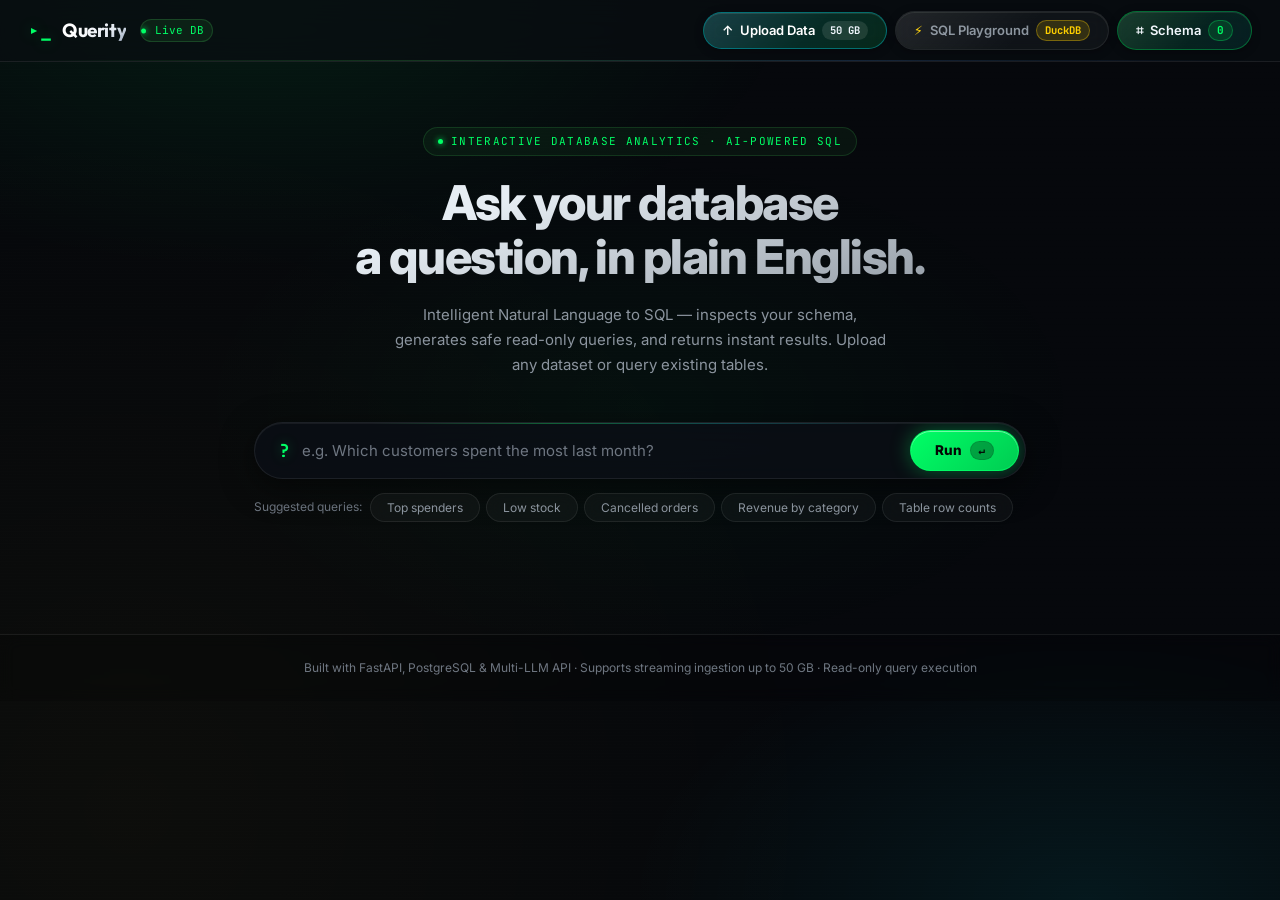
==== commit 55670fcc: "feat: Querity v2.0 — Enterprise Text-to-SQL Analytics System - Multi-LLM routing: Google Gemini, NVI" ====
--- a/frontend/index.html
+++ b/frontend/index.html
@@ -3,11 +3,11 @@
 <head>
 <meta charset="UTF-8">
 <meta name="viewport" content="width=device-width, initial-scale=1.0">
-<title>Queryable — Ask your database anything</title>
+<title>Querity — Ask your database anything</title>
 <link rel="preconnect" href="https://fonts.googleapis.com">
 <link rel="preconnect" href="https://fonts.gstatic.com" crossorigin>
-<link href="https://fonts.googleapis.com/css2?family=JetBrains+Mono:ital,wght@0,400;0,500;0,600;0,700;1,400&family=Inter:wght@300;400;500;600;700;800&display=swap" rel="stylesheet">
-<link rel="stylesheet" href="styles.css?v=11">
+<link href="https://fonts.googleapis.com/css2?family=JetBrains+Mono:ital,wght@0,400;0,500;0,600;0,700;1,400&family=Inter:wght@300;400;500;600;700;800&family=Outfit:wght@500;600;700;800&family=Space+Grotesk:wght@500;600;700&display=swap" rel="stylesheet">
+<link rel="stylesheet" href="styles.css?v=13">
 </head>
 <body>
 
@@ -17,7 +17,7 @@
 <header class="app-header">
   <div class="brand">
     <span class="brand-mark">▸_</span>
-    <span class="brand-name">Queryable</span>
+    <span class="brand-name">Querity</span>
     <span class="brand-badge" id="dbStatusBadge">Live DB</span>
   </div>
   <div class="header-actions">
@@ -87,25 +87,26 @@
       <button class="close-icon-btn" id="uploadCloseBtn" aria-label="Close modal" title="Close (Esc)">✕</button>
     </div>
 
-    <div class="format-badges">
-      <span class="format-pill">CSV / TSV</span>
-      <span class="format-pill highlight">Parquet</span>
-      <span class="format-pill">SQL Dump</span>
-      <span class="format-pill">JSON / JSONL</span>
-      <span class="format-pill">Excel (.xlsx)</span>
-      <span class="format-pill">SQLite (.db)</span>
+    <div class="format-badges" id="formatBadges">
+      <span class="format-pill" data-format="csv">CSV / TSV</span>
+      <span class="format-pill" data-format="parquet">Parquet</span>
+      <span class="format-pill" data-format="sql">SQL Dump</span>
+      <span class="format-pill" data-format="json">JSON / JSONL</span>
+      <span class="format-pill" data-format="xlsx">Excel (.xlsx)</span>
+      <span class="format-pill" data-format="sqlite">SQLite (.db)</span>
+      <span class="format-pill" data-format="zip">ZIP (.zip)</span>
     </div>
 
     <form id="uploadForm" class="upload-form">
       <div class="dropzone" id="dropzone">
-        <input type="file" id="fileInput" name="file" class="file-input" accept=".csv,.tsv,.txt,.parquet,.sql,.json,.jsonl,.ndjson,.xlsx,.xls,.sqlite,.sqlite3,.db" required>
+        <input type="file" id="fileInput" name="files" class="file-input" accept=".csv,.tsv,.txt,.parquet,.sql,.json,.jsonl,.ndjson,.xlsx,.xls,.sqlite,.sqlite3,.db,.zip" multiple required>
         <div class="dropzone-content">
           <div class="dropzone-icon">⇪</div>
-          <p class="dropzone-main-text">Drag &amp; drop your database file here, or <span class="browse-link">browse</span></p>
-          <p class="dropzone-sub-text">Supported: .parquet, .csv, .sql, .json, .xlsx, .sqlite (up to 50GB)</p>
+          <p class="dropzone-main-text">Drag &amp; drop single or multiple database files here, or <span class="browse-link">browse</span></p>
+          <p class="dropzone-sub-text">Upload single or multiple .csv, .parquet, .xlsx, .json, .sqlite, .zip (up to 50GB)</p>
           <div class="selected-file-info" id="selectedFileInfo" hidden>
-            <span class="file-icon">📄</span>
-            <span class="file-name" id="selectedFileName">dataset.parquet</span>
+            <span class="file-icon" id="selectedFileIcon">📄</span>
+            <span class="file-name" id="selectedFileName">dataset.csv</span>
             <span class="file-size" id="selectedFileSize">(0 MB)</span>
           </div>
         </div>
@@ -188,6 +189,6 @@
   <p>Built with FastAPI, PostgreSQL &amp; Multi-LLM API · Supports streaming ingestion up to 50 GB · Read-only query execution</p>
 </footer>
 
-<script src="app.js"></script>
+<script src="app.js?v=4"></script>
 </body>
 </html>
--- a/frontend/styles.css
+++ b/frontend/styles.css
@@ -1,57 +1,58 @@
 /* =========================================================
    Design tokens & Variables
    ========================================================= */
-@import url('https://fonts.googleapis.com/css2?family=JetBrains+Mono:ital,wght@0,400;0,500;0,600;0,700&family=Inter:wght@300;400;500;600;700;800&display=swap');
+@import url('https://fonts.googleapis.com/css2?family=JetBrains+Mono:ital,wght@0,400;0,500;0,600;0,700&family=Inter:wght@300;400;500;600;700;800&family=Outfit:wght@500;600;700;800&family=Space+Grotesk:wght@500;600;700&display=swap');
 
 :root {
-  --bg: #090d12;
-  --bg-2: #0D1117;
-  --panel: rgba(22, 27, 34, 0.7);
-  --panel-raised: rgba(28, 35, 45, 0.75);
-  --panel-subtle: rgba(33, 40, 51, 0.6);
-  --border: rgba(42, 49, 60, 0.8);
-  --border-glass: rgba(255, 255, 255, 0.06);
-  --border-focus: #3FB950;
-  --text: #E6EDF3;
+  --bg: #06080C;
+  --bg-2: #0B0E14;
+  --panel: rgba(14, 18, 25, 0.82);
+  --panel-raised: rgba(19, 25, 36, 0.88);
+  --panel-subtle: rgba(25, 33, 46, 0.75);
+  --border: rgba(45, 58, 76, 0.7);
+  --border-glass: rgba(255, 255, 255, 0.08);
+  --border-focus: #00FF66;
+  --text: #F0F6FC;
   --text-muted: #8B949E;
   --text-dim: #6E7681;
-  --accent: #3FB950;
-  --accent-dim: #2EA043;
-  --accent-glow: rgba(63, 185, 80, 0.22);
-  --accent-glow-strong: rgba(63, 185, 80, 0.4);
-  --accent-blue: #58A6FF;
-  --accent-blue-glow: rgba(88, 166, 255, 0.2);
-  --error: #F85149;
-  --error-glow: rgba(248, 81, 73, 0.18);
-  --warning: #D29922;
-  --warning-glow: rgba(210, 153, 34, 0.2);
-
-  --glass-bg: rgba(255, 255, 255, 0.028);
-  --glass-bg-hover: rgba(255, 255, 255, 0.05);
-  --glass-border: rgba(255, 255, 255, 0.07);
-  --glass-border-hover: rgba(255, 255, 255, 0.13);
+  --accent: #00FF66;
+  --accent-dim: #00CC52;
+  --accent-glow: rgba(0, 255, 102, 0.35);
+  --accent-glow-strong: rgba(0, 255, 102, 0.65);
+  --accent-blue: #00F0FF;
+  --accent-blue-glow: rgba(0, 240, 255, 0.35);
+  --error: #FF3366;
+  --error-glow: rgba(255, 51, 102, 0.35);
+  --warning: #FFD000;
+  --warning-glow: rgba(255, 208, 0, 0.35);
+
+  --glass-bg: rgba(255, 255, 255, 0.035);
+  --glass-bg-hover: rgba(255, 255, 255, 0.07);
+  --glass-border: rgba(255, 255, 255, 0.08);
+  --glass-border-hover: rgba(255, 255, 255, 0.16);
 
   --font-mono: 'JetBrains Mono', ui-monospace, monospace;
   --font-ui: 'Inter', system-ui, sans-serif;
-
-  --radius-xs: 3px;
-  --radius-sm: 6px;
-  --radius: 10px;
-  --radius-lg: 16px;
-  --radius-xl: 22px;
+  --font-brand: 'Outfit', 'Space Grotesk', system-ui, -apple-system, sans-serif;
+
+  --radius-xs: 4px;
+  --radius-sm: 8px;
+  --radius: 12px;
+  --radius-lg: 18px;
+  --radius-xl: 26px;
   --radius-full: 9999px;
 
-  --shadow-sm: 0 2px 8px rgba(0,0,0,0.35);
-  --shadow-popup: 0 32px 80px rgba(0,0,0,0.6), 0 0 0 1px var(--border-glass);
-  --shadow-glass: 0 8px 32px rgba(0,0,0,0.4), 0 0 0 1px var(--glass-border);
+  --shadow-sm: 0 2px 8px rgba(0,0,0,0.5);
+  --shadow-popup: 0 32px 80px rgba(0,0,0,0.8), 0 0 0 1px var(--border-glass);
+  --shadow-glass: 0 8px 32px rgba(0,0,0,0.55), 0 0 0 1px var(--glass-border);
 
   --blur-sm: blur(8px);
   --blur-md: blur(16px);
   --blur-lg: blur(24px);
   --blur-xl: blur(40px);
 
-  --ease-spring: cubic-bezier(0.16, 1, 0.3, 1);
-  --ease-out: cubic-bezier(0.25, 0.46, 0.45, 0.94);
+  --ease-spring: cubic-bezier(0.34, 1.56, 0.64, 1);
+  --ease-out: cubic-bezier(0.16, 1, 0.3, 1);
 }
 
 * { box-sizing: border-box; margin: 0; padding: 0; }
@@ -78,16 +79,17 @@
 }
 
 /* =========================================================
-   Animated Background — orbs & mesh
+   Animated Background — Carbon Mesh & Acid Fluoro Orbs
    ========================================================= */
 body::before {
   content: '';
   position: fixed;
   inset: 0;
   background:
-    radial-gradient(ellipse 80% 60% at 20% 0%, rgba(63, 185, 80, 0.06) 0%, transparent 60%),
-    radial-gradient(ellipse 60% 50% at 80% 100%, rgba(88, 166, 255, 0.05) 0%, transparent 60%),
-    radial-gradient(ellipse 50% 40% at 50% 50%, rgba(63, 185, 80, 0.025) 0%, transparent 70%);
+    radial-gradient(ellipse 70% 50% at 20% 0%, rgba(0, 255, 102, 0.08) 0%, transparent 60%),
+    radial-gradient(ellipse 60% 50% at 85% 100%, rgba(0, 240, 255, 0.07) 0%, transparent 60%),
+    radial-gradient(ellipse 50% 40% at 50% 45%, rgba(0, 255, 102, 0.035) 0%, transparent 70%),
+    radial-gradient(circle at 10% 90%, rgba(255, 208, 0, 0.03) 0%, transparent 50%);
   pointer-events: none;
   z-index: 0;
 }
@@ -179,14 +181,15 @@
 }
 
 .brand-name {
-  font-family: var(--font-mono);
+  font-family: var(--font-brand);
   font-weight: 700;
-  font-size: 17px;
-  letter-spacing: 0.02em;
-  background: linear-gradient(135deg, #E6EDF3 40%, #8B949E);
+  font-size: 19px;
+  letter-spacing: -0.02em;
+  background: linear-gradient(135deg, #FFFFFF 30%, #E2E8F0 70%, #94A3B8 100%);
   -webkit-background-clip: text;
   -webkit-text-fill-color: transparent;
   background-clip: text;
+  display: inline-block;
 }
 
 .brand-badge {
@@ -228,13 +231,13 @@
 }
 
 /* =========================================================
-   Glass Action Buttons (Header) — Capsule Style & Gradients
+   Glass Action Buttons (Header) — Magnetic Capsule Style & Acid Fluoro
    ========================================================= */
 .action-btn,
 a.action-btn {
   font-family: var(--font-ui);
   font-size: 13px;
-  font-weight: 500;
+  font-weight: 600;
   border-radius: var(--radius-full);
   padding: 8px 18px;
   cursor: pointer;
@@ -244,7 +247,7 @@
   text-decoration: none !important;
   line-height: 1.4;
   outline: none;
-  transition: all 0.22s var(--ease-out);
+  transition: transform 0.25s var(--ease-spring), box-shadow 0.25s var(--ease-spring), background 0.2s ease, border-color 0.2s ease;
   box-sizing: border-box;
   position: relative;
   overflow: hidden;
@@ -260,7 +263,7 @@
   position: absolute;
   inset: 0;
   border-radius: inherit;
-  background: linear-gradient(135deg, rgba(255,255,255,0.06) 0%, transparent 60%);
+  background: linear-gradient(135deg, rgba(255,255,255,0.08) 0%, transparent 60%);
   pointer-events: none;
 }
 
@@ -270,77 +273,83 @@
 
 .upload-btn {
   color: #fff;
-  background: linear-gradient(135deg, rgba(88, 166, 255, 0.16) 0%, rgba(63, 185, 80, 0.12) 100%);
-  border: 1px solid rgba(88, 166, 255, 0.32);
-  box-shadow: 0 2px 8px rgba(0, 0, 0, 0.2), inset 0 1px 0 rgba(255, 255, 255, 0.08);
+  background: linear-gradient(135deg, rgba(0, 240, 255, 0.16) 0%, rgba(0, 255, 102, 0.12) 100%);
+  border: 1px solid rgba(0, 240, 255, 0.35);
+  box-shadow: 0 2px 10px rgba(0, 0, 0, 0.3), inset 0 1px 0 rgba(255, 255, 255, 0.1);
 }
 
 .upload-btn:hover {
-  background: linear-gradient(135deg, rgba(88, 166, 255, 0.28) 0%, rgba(63, 185, 80, 0.22) 100%);
-  border-color: rgba(88, 166, 255, 0.55);
-  box-shadow: 0 0 22px rgba(88, 166, 255, 0.22), inset 0 1px 0 rgba(255, 255, 255, 0.14);
-  transform: translateY(-1px);
+  background: linear-gradient(135deg, rgba(0, 240, 255, 0.26) 0%, rgba(0, 255, 102, 0.2) 100%);
+  border-color: rgba(0, 240, 255, 0.6);
+  box-shadow: 0 0 24px var(--accent-blue-glow), inset 0 1px 0 rgba(255, 255, 255, 0.2);
+  transform: translateY(-2px) scale(1.02);
   color: #fff;
 }
 
-.upload-btn:active { transform: translateY(0px); }
+.upload-btn:active { transform: translateY(1px) scale(0.97); }
 
 .playground-btn {
-  color: #e6edf3;
-  background: linear-gradient(135deg, rgba(210, 153, 34, 0.13) 0%, rgba(248, 81, 73, 0.07) 100%);
-  border: 1px solid rgba(210, 153, 34, 0.28);
-  box-shadow: 0 2px 8px rgba(0, 0, 0, 0.2), inset 0 1px 0 rgba(255, 255, 255, 0.06);
+  color: #f0f6fc;
+  background: linear-gradient(135deg, rgba(255, 208, 0, 0.14) 0%, rgba(255, 51, 102, 0.08) 100%);
+  border: 1px solid rgba(255, 208, 0, 0.32);
+  box-shadow: 0 2px 10px rgba(0, 0, 0, 0.3), inset 0 1px 0 rgba(255, 255, 255, 0.08);
 }
 
 .playground-btn:hover,
 .playground-btn:focus-visible {
   color: #fff;
-  border-color: rgba(210, 153, 34, 0.52);
-  background: linear-gradient(135deg, rgba(210, 153, 34, 0.25) 0%, rgba(248, 81, 73, 0.15) 100%);
-  box-shadow: 0 0 20px var(--warning-glow), inset 0 1px 0 rgba(255, 255, 255, 0.12);
-  transform: translateY(-1px);
-}
+  border-color: rgba(255, 208, 0, 0.6);
+  background: linear-gradient(135deg, rgba(255, 208, 0, 0.25) 0%, rgba(255, 51, 102, 0.16) 100%);
+  box-shadow: 0 0 24px var(--warning-glow), inset 0 1px 0 rgba(255, 255, 255, 0.16);
+  transform: translateY(-2px) scale(1.02);
+}
+
+.playground-btn:active { transform: translateY(1px) scale(0.97); }
 
 .schema-toggle {
-  color: #e6edf3;
-  background: linear-gradient(135deg, rgba(63, 185, 80, 0.12) 0%, rgba(88, 166, 255, 0.08) 100%);
-  border: 1px solid rgba(63, 185, 80, 0.26);
-  box-shadow: 0 2px 8px rgba(0, 0, 0, 0.2), inset 0 1px 0 rgba(255, 255, 255, 0.06);
+  color: #f0f6fc;
+  background: linear-gradient(135deg, rgba(0, 255, 102, 0.14) 0%, rgba(0, 240, 255, 0.08) 100%);
+  border: 1px solid rgba(0, 255, 102, 0.32);
+  box-shadow: 0 2px 10px rgba(0, 0, 0, 0.3), inset 0 1px 0 rgba(255, 255, 255, 0.08);
 }
 
 .schema-toggle:hover,
 .schema-toggle:focus-visible {
   color: #fff;
-  border-color: rgba(63, 185, 80, 0.48);
-  background: linear-gradient(135deg, rgba(63, 185, 80, 0.22) 0%, rgba(88, 166, 255, 0.15) 100%);
-  box-shadow: 0 0 20px var(--accent-glow), inset 0 1px 0 rgba(255, 255, 255, 0.12);
-  transform: translateY(-1px);
-}
+  border-color: rgba(0, 255, 102, 0.6);
+  background: linear-gradient(135deg, rgba(0, 255, 102, 0.24) 0%, rgba(0, 240, 255, 0.15) 100%);
+  box-shadow: 0 0 24px var(--accent-glow), inset 0 1px 0 rgba(255, 255, 255, 0.16);
+  transform: translateY(-2px) scale(1.02);
+}
+
+.schema-toggle:active { transform: translateY(1px) scale(0.97); }
 
 .badge-pill {
   font-family: var(--font-mono);
-  font-size: 10px;
-  background: rgba(255, 255, 255, 0.08);
+  font-size: 10.5px;
+  font-weight: 700;
+  background: rgba(255, 255, 255, 0.1);
   color: var(--text);
-  padding: 2px 6px;
+  padding: 2px 8px;
   border-radius: var(--radius-full);
   display: inline-flex;
   align-items: center;
 }
 
 .badge-pill.duckdb-pill {
-  background: rgba(210, 153, 34, 0.12);
-  border: 1px solid rgba(210, 153, 34, 0.25);
+  background: rgba(255, 208, 0, 0.15);
+  border: 1px solid rgba(255, 208, 0, 0.35);
   color: var(--warning);
 }
 
 .table-count-badge {
   font-family: var(--font-mono);
   font-size: 11px;
-  background: rgba(63, 185, 80, 0.1);
-  border: 1px solid rgba(63, 185, 80, 0.2);
+  font-weight: 700;
+  background: rgba(0, 255, 102, 0.12);
+  border: 1px solid rgba(0, 255, 102, 0.3);
   color: var(--accent);
-  padding: 1px 6px;
+  padding: 2px 8px;
   border-radius: var(--radius-full);
   display: inline-flex;
   align-items: center;
@@ -353,7 +362,7 @@
 .backdrop-overlay {
   position: fixed;
   inset: 0;
-  background: rgba(0, 0, 0, 0.6);
+  background: rgba(0, 0, 0, 0.7);
   backdrop-filter: var(--blur-sm);
   -webkit-backdrop-filter: var(--blur-sm);
   z-index: 90;
@@ -366,30 +375,32 @@
 }
 
 /* =========================================================
-   Close Icon Button
+   Close Icon Button — Round Capsule
    ========================================================= */
 .close-icon-btn {
   background: var(--glass-bg);
   border: 1px solid var(--glass-border);
   color: var(--text-muted);
-  font-size: 14px;
+  font-size: 13px;
   width: 32px;
   height: 32px;
-  border-radius: var(--radius-sm);
+  border-radius: var(--radius-full);
   display: flex;
   align-items: center;
   justify-content: center;
   cursor: pointer;
-  transition: all 0.2s var(--ease-out);
+  transition: transform 0.25s var(--ease-spring), background 0.2s ease, color 0.2s ease, border-color 0.2s ease;
   backdrop-filter: var(--blur-sm);
 }
 
 .close-icon-btn:hover {
-  background: rgba(248, 81, 73, 0.1);
-  border-color: rgba(248, 81, 73, 0.3);
+  background: rgba(255, 51, 102, 0.15);
+  border-color: rgba(255, 51, 102, 0.4);
   color: var(--error);
-  transform: scale(1.08);
-}
+  transform: scale(1.12) rotate(90deg);
+}
+
+.close-icon-btn:active { transform: scale(0.95); }
 
 /* =========================================================
    Schema & Tables Side Panel — Liquid Glass Drawer
@@ -593,16 +604,17 @@
   font-family: var(--font-mono);
   font-size: 11px;
   color: var(--text-muted);
-  background: rgba(0, 0, 0, 0.3);
-  border: 1px solid var(--glass-border);
-  padding: 2px 7px;
-  border-radius: var(--radius-sm);
-  transition: all 0.15s ease;
+  background: rgba(0, 0, 0, 0.35);
+  border: 1px solid var(--glass-border);
+  padding: 3px 10px;
+  border-radius: var(--radius-full);
+  transition: all 0.2s var(--ease-spring);
 }
 
 .col-pill:hover {
-  border-color: rgba(88, 166, 255, 0.3);
+  border-color: rgba(0, 240, 255, 0.4);
   color: var(--accent-blue);
+  transform: translateY(-1px);
 }
 
 .col-pill .col-type {
@@ -1024,23 +1036,24 @@
   background: linear-gradient(135deg, rgba(255, 255, 255, 0.1) 0%, rgba(255, 255, 255, 0.04) 100%);
 }
 
-/* Liquid Glass CTA Button — Capsule & Gradient */
+/* Liquid Glass CTA Button — Magnetic Capsule & Acid Fluoro */
 .btn-submit {
-  background: linear-gradient(135deg, var(--accent) 0%, #2ea043 100%);
-  border: 1px solid rgba(63, 185, 80, 0.55);
-  color: #000;
+  background: linear-gradient(135deg, #00FF66 0%, #00CC52 100%);
+  border: 1px solid rgba(0, 255, 102, 0.7);
+  color: #040805;
   border-radius: var(--radius-full);
   padding: 10px 24px;
-  font-size: 13px;
-  font-weight: 700;
+  font-size: 13.5px;
+  font-weight: 800;
+  letter-spacing: -0.01em;
   cursor: pointer;
   display: flex;
   align-items: center;
-  gap: 6px;
-  transition: all 0.2s var(--ease-out);
+  gap: 8px;
+  transition: transform 0.28s var(--ease-spring), box-shadow 0.28s var(--ease-spring), background 0.2s ease;
   position: relative;
   overflow: hidden;
-  box-shadow: 0 4px 16px rgba(63, 185, 80, 0.3), inset 0 1px 0 rgba(255, 255, 255, 0.25);
+  box-shadow: 0 0 20px rgba(0, 255, 102, 0.35), inset 0 1px 0 rgba(255, 255, 255, 0.45);
 }
 
 .btn-submit::before {
@@ -1048,19 +1061,22 @@
   position: absolute;
   top: 0; left: -100%;
   width: 100%; height: 100%;
-  background: linear-gradient(90deg, transparent, rgba(255,255,255,0.25), transparent);
+  background: linear-gradient(90deg, transparent, rgba(255,255,255,0.4), transparent);
   transition: left 0.4s ease;
 }
 
 .btn-submit:hover:not(:disabled)::before { left: 100%; }
 
 .btn-submit:hover:not(:disabled) {
-  background: linear-gradient(135deg, #4ce05c 0%, #35b64c 100%);
-  box-shadow: 0 6px 24px rgba(63, 185, 80, 0.45), inset 0 1px 0 rgba(255, 255, 255, 0.35);
-  transform: translateY(-2px);
-}
-
-.btn-submit:active:not(:disabled) { transform: translateY(0); }
+  background: linear-gradient(135deg, #33FF85 0%, #00E65C 100%);
+  box-shadow: 0 0 32px rgba(0, 255, 102, 0.7), 0 6px 24px rgba(0, 0, 0, 0.4), inset 0 1px 0 rgba(255, 255, 255, 0.6);
+  transform: translateY(-2px) scale(1.02);
+}
+
+.btn-submit:active:not(:disabled) {
+  transform: translateY(1px) scale(0.96);
+  box-shadow: 0 0 16px rgba(0, 255, 102, 0.3);
+}
 
 .btn-submit:disabled {
   opacity: 0.45;
@@ -1147,14 +1163,14 @@
 .input-row {
   display: flex;
   align-items: center;
-  background: rgba(22, 27, 34, 0.65);
+  background: rgba(11, 15, 22, 0.78);
   backdrop-filter: var(--blur-lg);
   -webkit-backdrop-filter: var(--blur-lg);
   border: 1px solid var(--glass-border);
-  border-radius: var(--radius-xl);
-  padding: 6px 6px 6px 20px;
-  transition: all 0.25s var(--ease-out);
-  box-shadow: 0 4px 24px rgba(0,0,0,0.25), inset 0 1px 0 rgba(255,255,255,0.04);
+  border-radius: var(--radius-full);
+  padding: 6px 6px 6px 24px;
+  transition: all 0.28s var(--ease-spring);
+  box-shadow: 0 8px 32px rgba(0,0,0,0.5), inset 0 1px 0 rgba(255,255,255,0.06);
   position: relative;
   overflow: hidden;
 }
@@ -1163,19 +1179,20 @@
 .input-row::before {
   content: '';
   position: absolute;
-  top: 0; left: 20%; right: 20%;
+  top: 0; left: 15%; right: 15%;
   height: 1px;
-  background: linear-gradient(90deg, transparent, rgba(255,255,255,0.05), transparent);
+  background: linear-gradient(90deg, transparent, rgba(0, 255, 102, 0.3), rgba(0, 240, 255, 0.2), transparent);
   pointer-events: none;
 }
 
 .input-row:focus-within {
-  border-color: rgba(63, 185, 80, 0.5);
+  border-color: rgba(0, 255, 102, 0.55);
   box-shadow:
-    0 0 0 3px rgba(63, 185, 80, 0.08),
-    0 8px 32px rgba(0,0,0,0.35),
-    inset 0 1px 0 rgba(255,255,255,0.05);
-  background: rgba(22, 27, 34, 0.8);
+    0 0 0 3px rgba(0, 255, 102, 0.12),
+    0 12px 40px rgba(0,0,0,0.6),
+    0 0 30px rgba(0, 255, 102, 0.18),
+    inset 0 1px 0 rgba(255,255,255,0.08);
+  background: rgba(14, 19, 28, 0.9);
 }
 
 .input-prefix {
@@ -1185,7 +1202,7 @@
   font-size: 18px;
   margin-right: 12px;
   user-select: none;
-  text-shadow: 0 0 10px var(--accent-glow);
+  text-shadow: 0 0 12px var(--accent-glow);
   flex-shrink: 0;
 }
 
@@ -1202,26 +1219,26 @@
 
 #questionInput::placeholder { color: var(--text-dim); }
 
-/* Liquid Glass Run Button — Capsule & Vibrant Gradient */
+/* Magnetic Pill Run Button — Capsule & Acid Fluoro Accent */
 .run-btn {
-  background: linear-gradient(135deg, #3FB950 0%, #238636 100%);
-  color: #000;
-  border: 1px solid rgba(63, 185, 80, 0.6);
+  background: linear-gradient(135deg, #00FF66 0%, #00CC52 100%);
+  color: #040805;
+  border: 1px solid rgba(0, 255, 102, 0.7);
   border-radius: var(--radius-full);
   padding: 10px 24px;
   font-family: var(--font-ui);
   font-size: 13.5px;
-  font-weight: 700;
+  font-weight: 800;
   letter-spacing: -0.01em;
   cursor: pointer;
   display: flex;
   align-items: center;
   gap: 8px;
-  transition: all 0.2s var(--ease-out);
+  transition: transform 0.28s var(--ease-spring), box-shadow 0.28s var(--ease-spring), background 0.2s ease, border-color 0.2s ease;
   position: relative;
   overflow: hidden;
   flex-shrink: 0;
-  box-shadow: 0 3px 14px rgba(63, 185, 80, 0.3), inset 0 1px 0 rgba(255, 255, 255, 0.25);
+  box-shadow: 0 0 20px rgba(0, 255, 102, 0.35), inset 0 1px 0 rgba(255, 255, 255, 0.45);
 }
 
 .run-btn::before {
@@ -1229,19 +1246,22 @@
   position: absolute;
   top: 0; left: -100%;
   width: 100%; height: 100%;
-  background: linear-gradient(90deg, transparent, rgba(255,255,255,0.25), transparent);
+  background: linear-gradient(90deg, transparent, rgba(255,255,255,0.4), transparent);
   transition: left 0.35s ease;
 }
 
 .run-btn:hover:not(:disabled)::before { left: 100%; }
 
 .run-btn:hover:not(:disabled) {
-  background: linear-gradient(135deg, #4ce05c 0%, #2ea043 100%);
-  box-shadow: 0 6px 24px rgba(63, 185, 80, 0.45), inset 0 1px 0 rgba(255, 255, 255, 0.35);
-  transform: translateY(-1px) scale(1.02);
-}
-
-.run-btn:active:not(:disabled) { transform: translateY(0) scale(0.98); }
+  background: linear-gradient(135deg, #33FF85 0%, #00E65C 100%);
+  box-shadow: 0 0 32px rgba(0, 255, 102, 0.7), 0 4px 18px rgba(0, 0, 0, 0.5), inset 0 1px 0 rgba(255, 255, 255, 0.6);
+  transform: translateY(-1px) scale(1.03);
+}
+
+.run-btn:active:not(:disabled) {
+  transform: translateY(1px) scale(0.96);
+  box-shadow: 0 0 16px rgba(0, 255, 102, 0.3);
+}
 
 .run-btn:disabled {
   opacity: 0.45;
@@ -1251,10 +1271,16 @@
 .run-btn-key {
   font-family: var(--font-mono);
   font-size: 11px;
-  background: rgba(0,0,0,0.2);
-  padding: 1px 5px;
-  border-radius: 3px;
-  opacity: 0.8;
+  font-weight: 800;
+  background: rgba(0, 0, 0, 0.28);
+  color: #040805;
+  padding: 3px 8px;
+  border-radius: var(--radius-full);
+  border: 1px solid rgba(0, 0, 0, 0.12);
+  display: inline-flex;
+  align-items: center;
+  justify-content: center;
+  line-height: 1;
 }
 
 /* Example chips — pill tags */
@@ -1283,10 +1309,10 @@
   border: 1px solid var(--glass-border);
   color: var(--text-muted);
   border-radius: var(--radius-full);
-  padding: 5px 14px;
+  padding: 6px 16px;
   font-size: 12px;
   cursor: pointer;
-  transition: all 0.2s var(--ease-out);
+  transition: transform 0.25s var(--ease-spring), box-shadow 0.25s var(--ease-spring), color 0.2s ease, border-color 0.2s ease, background 0.2s ease;
   backdrop-filter: var(--blur-sm);
   position: relative;
   overflow: hidden;
@@ -1296,21 +1322,21 @@
   content: '';
   position: absolute;
   inset: 0;
-  background: linear-gradient(135deg, rgba(63,185,80,0.08), transparent);
+  background: linear-gradient(135deg, rgba(0, 255, 102, 0.12), transparent);
   opacity: 0;
   transition: opacity 0.2s ease;
 }
 
 .chip:hover {
-  border-color: rgba(63, 185, 80, 0.35);
+  border-color: rgba(0, 255, 102, 0.45);
   color: var(--accent);
-  background: rgba(63, 185, 80, 0.06);
-  transform: translateY(-2px);
-  box-shadow: 0 4px 12px rgba(0,0,0,0.2);
+  background: rgba(0, 255, 102, 0.08);
+  transform: translateY(-2px) scale(1.02);
+  box-shadow: 0 4px 16px rgba(0, 255, 102, 0.15);
 }
 
 .chip:hover::before { opacity: 1; }
-.chip:active { transform: translateY(0); }
+.chip:active { transform: translateY(1px) scale(0.97); }
 
 /* =========================================================
    Results Area
@@ -1526,18 +1552,20 @@
   left: 50%;
   transform: translateX(-50%) scale(0.92);
   white-space: nowrap;
-  background: rgba(22, 27, 34, 0.95);
+  background: rgba(14, 18, 25, 0.95);
   backdrop-filter: var(--blur-sm);
   border: 1px solid var(--glass-border);
   color: var(--text);
   font-size: 12px;
-  padding: 5px 10px;
-  border-radius: var(--radius-sm);
+  font-weight: 500;
+  padding: 5px 14px;
+  border-radius: var(--radius-full);
   pointer-events: none;
   opacity: 0;
-  transition: all 0.15s ease;
+  transition: all 0.2s var(--ease-spring);
   z-index: 999;
   font-family: var(--font-ui);
+  box-shadow: 0 6px 20px rgba(0, 0, 0, 0.5);
 }
 
 [data-tooltip]:hover::after {
